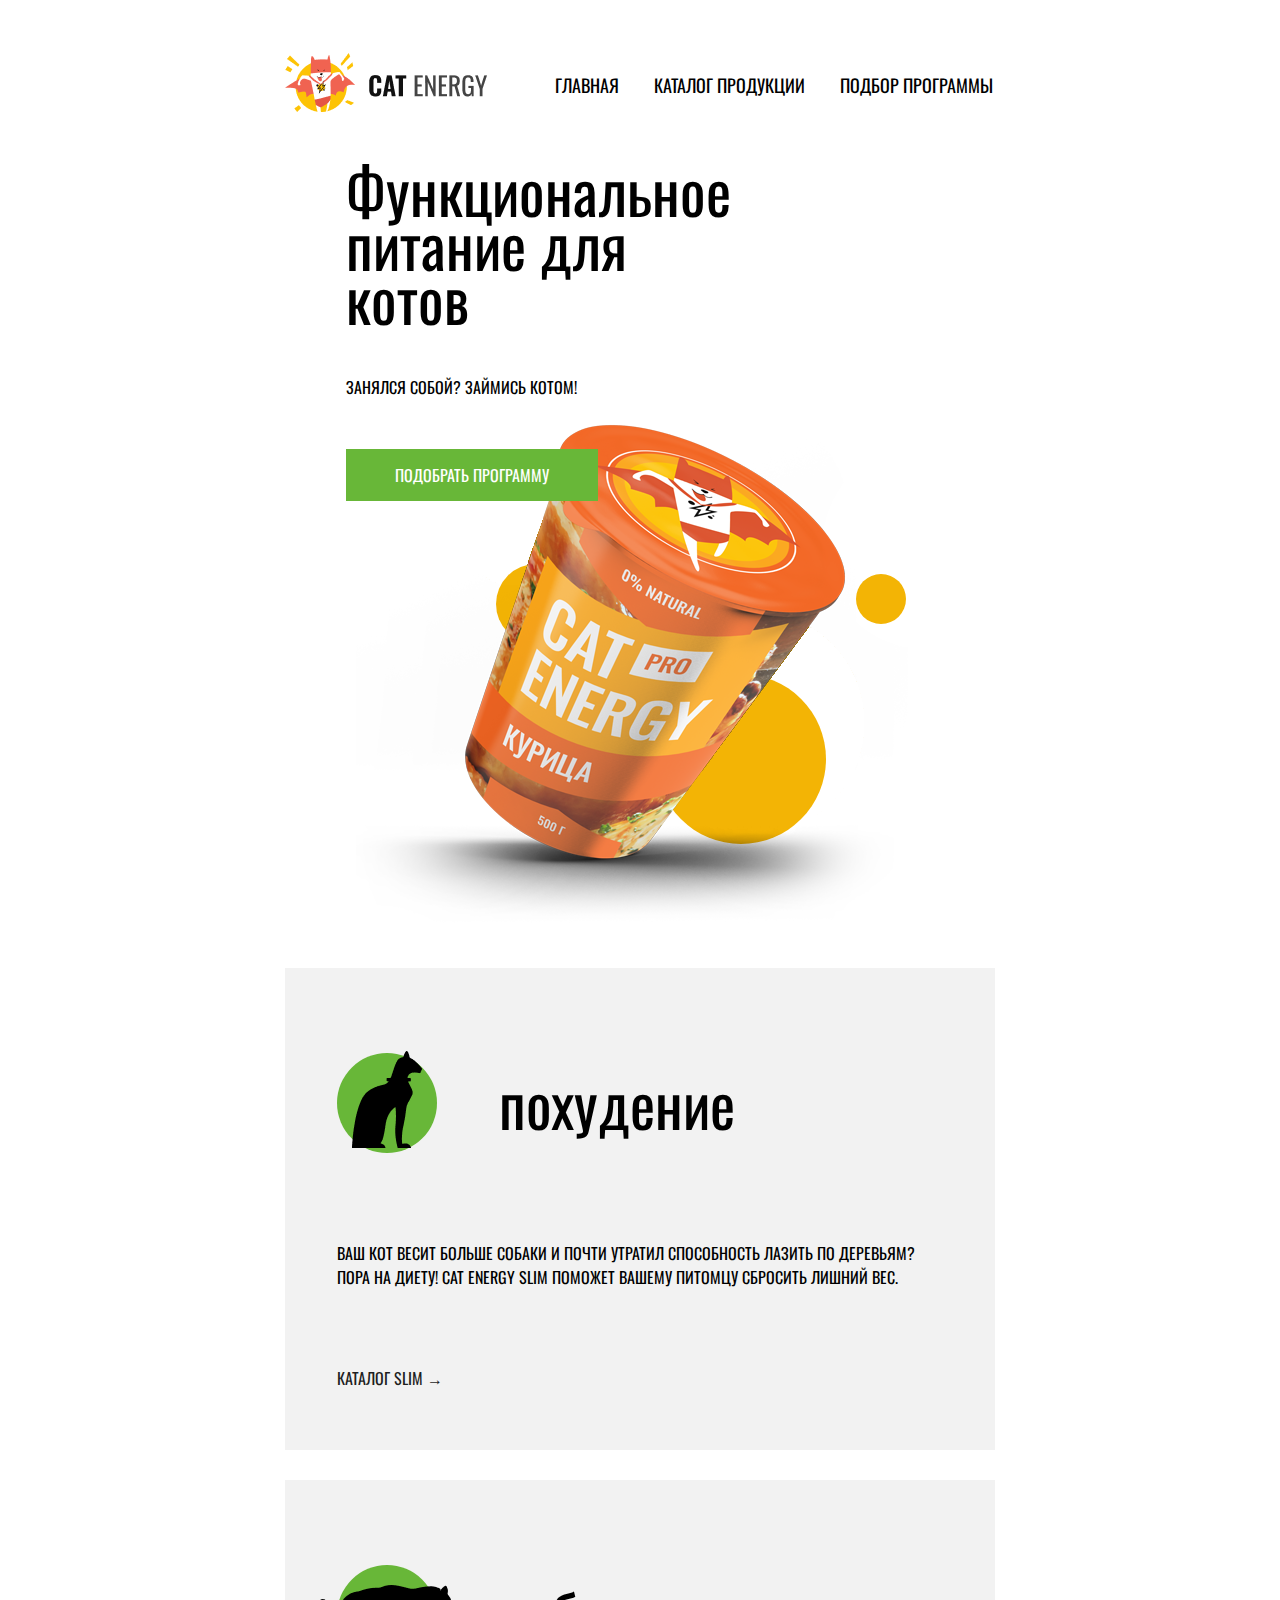
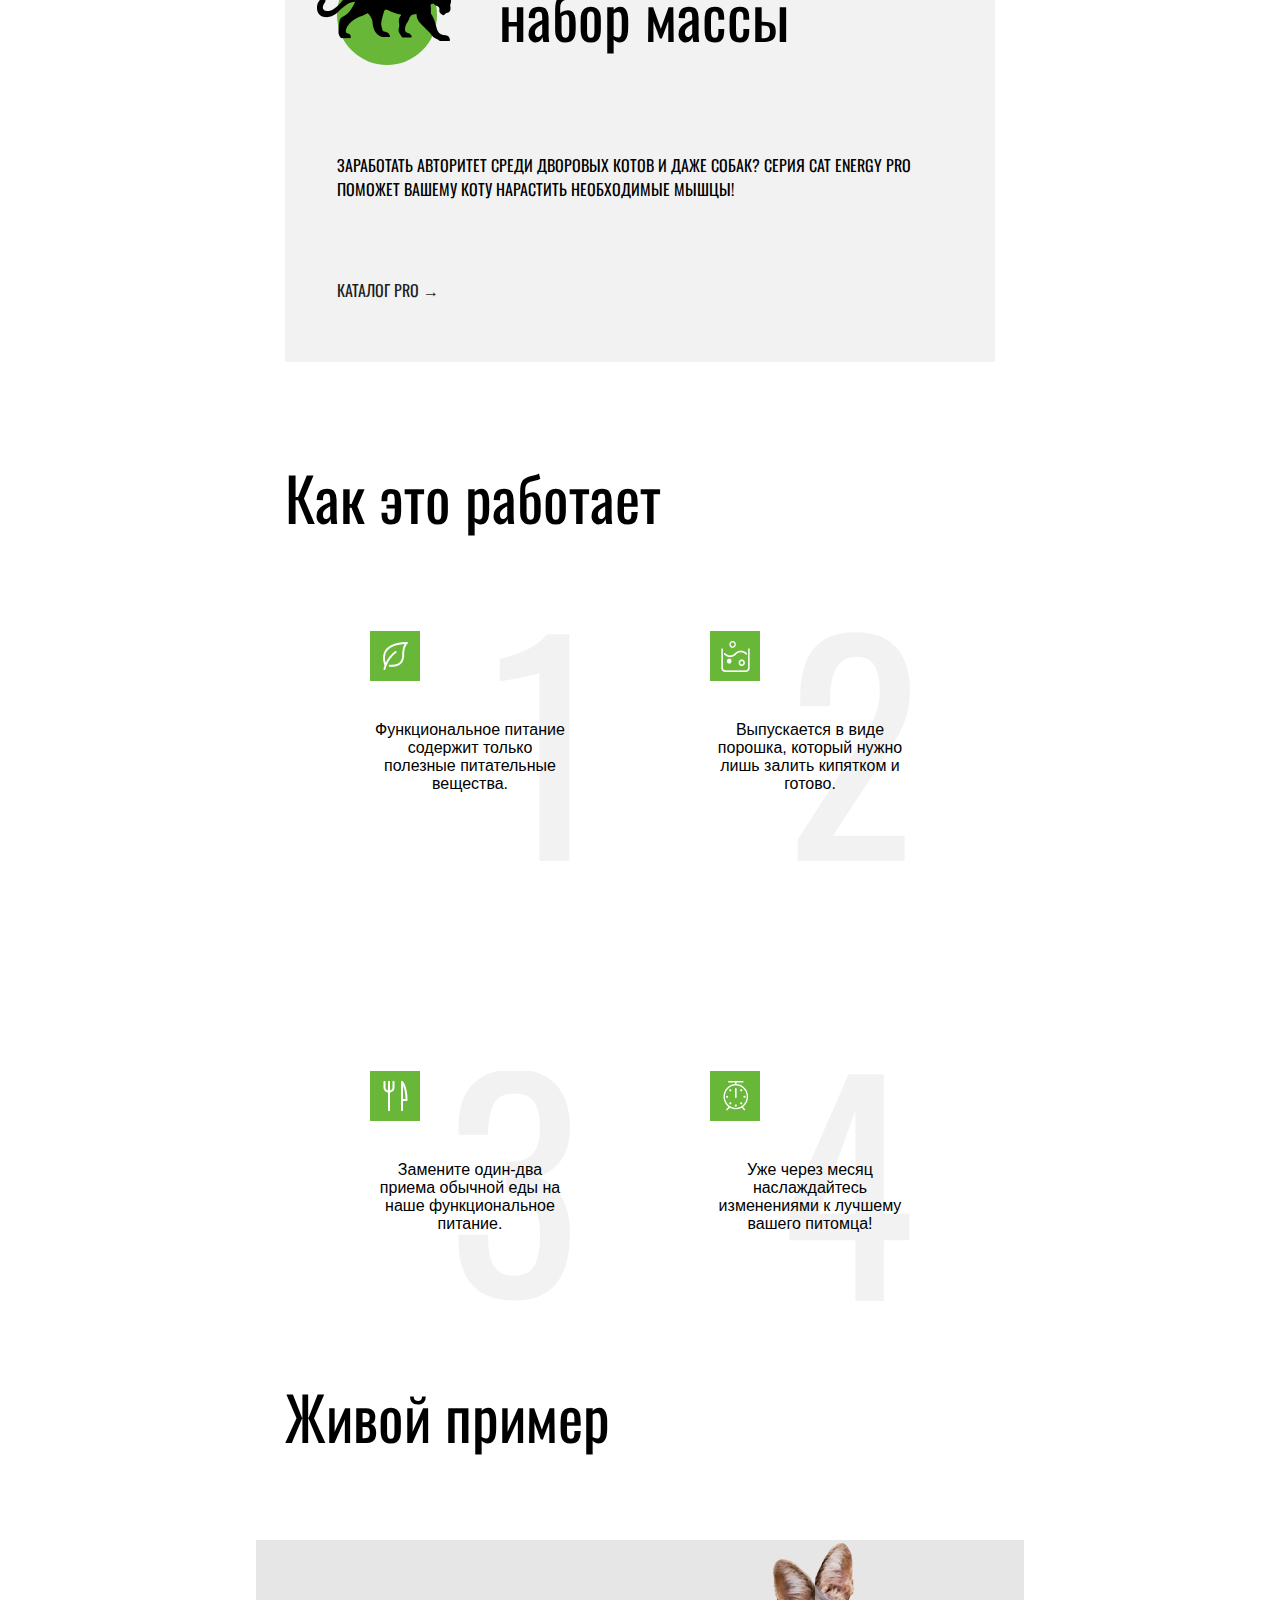
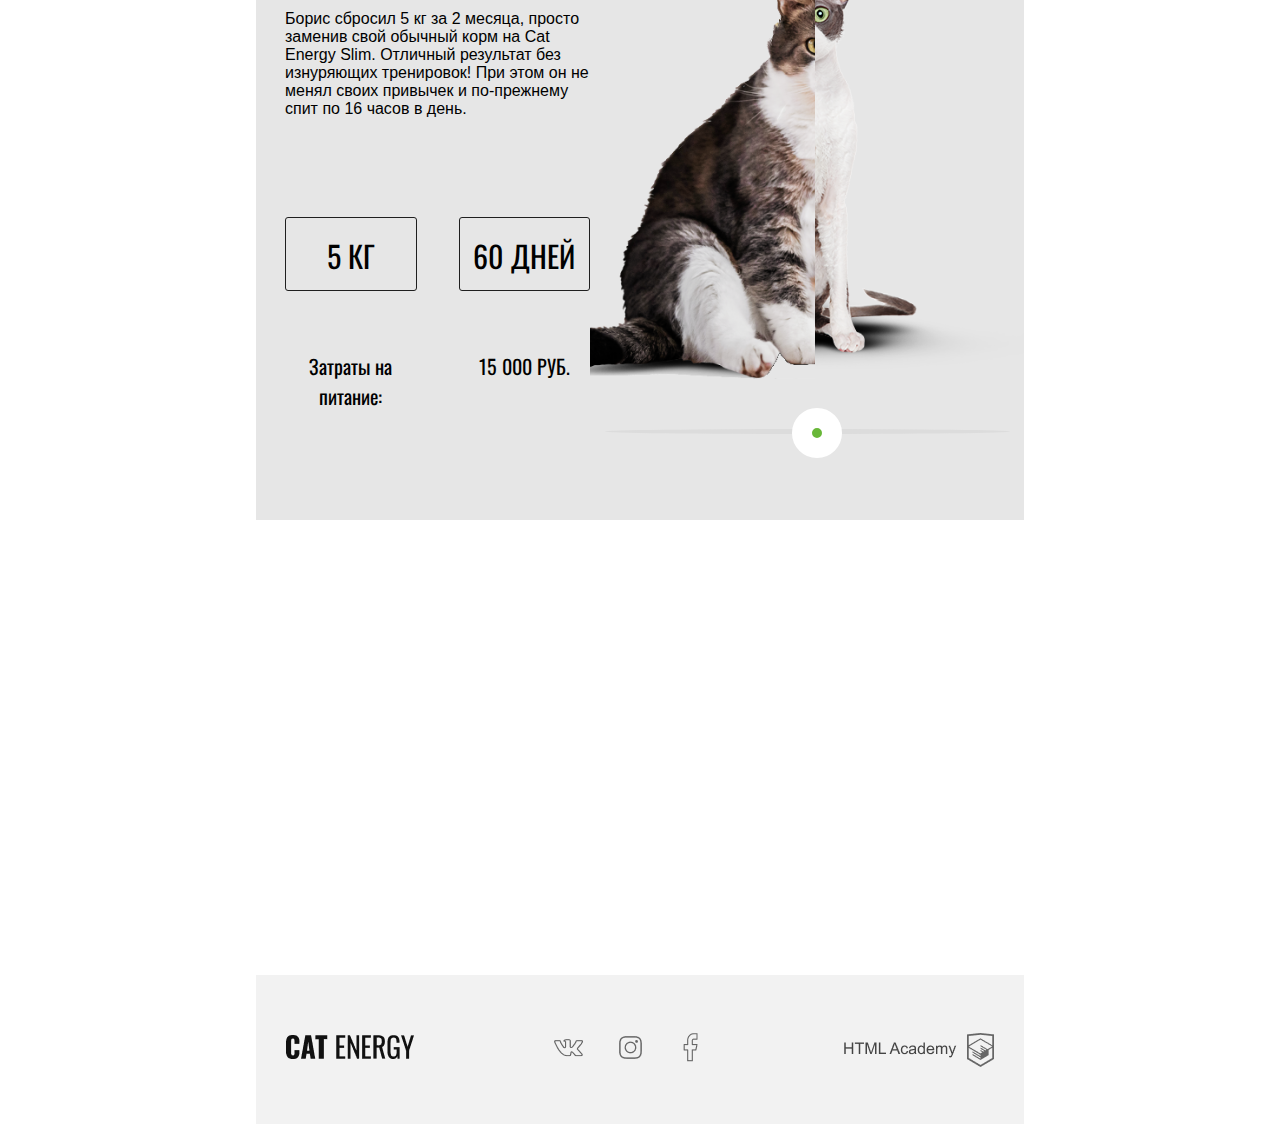
==== index.html @ 9d115027 "Add files via upload" ====
<!DOCTYPE html>
<html lang="ru">
<head>
    <link rel="stylesheet" href="css\style.css">
    <meta charset="UTF-8">
    <link rel="preconnect" href="https://fonts.googleapis.com">
    <link rel="preconnect" href="https://fonts.gstatic.com" crossorigin>
    <link href="https://fonts.googleapis.com/css2?family=Oswald&display=swap" rel="stylesheet">
    <meta name="viewport" content="width=device-width, initial-scale=1">
    <title></title>
    <link rel="icon" href="favicon.ico">
</head> 
<body>
    <div class="main">
     <header>
        <div class="container">
            <div class="header margin">
                <div class="logo">
                    <a href="index.html"><img src="img\logo-desktop.png" alt="logo"></a>
                    <a href="index.html"><img src="img\logo-mobile.png" alt="logo"></a>
                </div>
                <div class="nav active">
                    <a class="nav-link" href="index.html">главная</a>
                    <a class="nav-link" href="catalog.html">Каталог продукции</a>
                    <a class="nav-link" href="form.html">подбор программы</a>
                </div>
                <div class="header_burger">
                    <span></span>
                 </div>
            </div>
        </div>
     </header>
     <main>
        <div class="head">
                <div class="head-block head-block1">
                    <div class="title head-title">Функциональное
                        питание для котов</div>
                    <div class="text head-text">Занялся собой? Займись котом!</div>
                    <a href="form.html" class="button head-button">подобрать программу</a>
                </div>
                
                <div class="head-block head-block2">
                    <img src="img\cat.png" alt="cat">
                </div>
        </div>
        <div class="can">
            <img src="img\index2.png">
            <div class="buble"></div>
            <div class="buble_mini"></div>
        </div>
        <div class="container">
            <div class="target">
                <div class="target-block">
                    <div class="title target-title">
                        <div class="target-circle"><img class="target-cat slim" src="img\cat1.png"></div>
                        <p>похудение</p>
                    </div>
                    <div class="text target-text">Ваш кот весит больше собаки и почти утратил способность 
                        лазить по деревьям? Пора на диету! Cat Energy Slim поможет 
                        вашему питомцу сбросить лишний вес.</div>
                    <a href="catalog.html" class="target-button">каталог slim →</a>
                </div>
                <div class="target-block">
                    <div class="title target-title">
                        <div class="target-circle"><img class="target-cat pro" src="img\cat2.png"></div>
                        <p>набор массы</p>
                    </div>
                    <div class="text target-text">Заработать авторитет среди дворовых котов и даже собак?
                        Серия Cat Energy Pro поможет вашему коту нарастить 
                        необходимые мышцы!</div>
                    <a href="catalog.html" class="target-button">каталог pro →</a>
                </div>
                <div class="work_head">
                    <p>Как это работает</p>
                </div>
                <div class="work">
                    <div class="work_block">
                        <div class="cube"><img class="cube_icon" src="img\work1.png"></div>
                        <div class="work_text">Функциональное питание
                            содержит только полезные
                            питательные вещества.</div>
                    </div>
                    <div class="work_block">
                        <div class="cube"><img class="cube_icon" src="img\work2.png"></div>
                        <div class="work_text">Выпускается в виде порошка, 
                            который нужно лишь залить 
                            кипятком и готово.</div>
                    </div> 
                    <div class="work_block">
                        <div class="cube"><img class="cube_icon" src="img\work3.png"></div>
                        <div class="work_text">Замените один-два приема 
                            обычной еды на наше 
                            функциональное питание.</div>
                    </div>
                    <div class="work_block">
                        <div class="cube"><img class="cube_icon" src="img\work4.png"></div>
                        <div class="work_text">Уже через месяц наслаждайтесь 
                            изменениями к лучшему 
                            вашего питомца!</div>
                    </div>
                </div>
            </div>
            <div class="example_head">Живой пример</div>
        </div>
        <div class="example">
            <div class="container">
                <div class="example_block">
                 <div class="example_text">Борис сбросил 5 кг за 2 месяца, просто заменив свой 
                    обычный корм на Cat Energy Slim. Отличный результат 
                    без изнуряющих тренировок! При этом он не менял своих 
                    привычек и по-прежнему спит по 16 часов в день.
                 </div>
                 <div class="example_table">
                    <div class="day">
                        <p>5 КГ</p>
                        <p>Затраты на питание: </p>
                    </div>
                    <div class="day">
                       <p>60 ДНЕЙ</p>
                       <p>15 000 РУБ.</p>
                    </div>
                 </div>
                </div>
                <div class="example_slider">
                    <div class="slider">
                        <div class="before">
                         <img src="img/example_block/cat-fat.png">
                        </div>
                        <div class="after">
                         <img src="img/example_block/cat-skinny.png">
                        </div>
                        <div class="change"></div>
                            <div class="sun"></div>
                    </div>
                    <div class="slider_mob">
                        <div class="fat">
                            <img src="img/example_block/cat-fat.png">
                           </div>
                           <div class="skinny active">
                            <img src="img/example_block/cat-skinny.png">
                    </div>
                    </div>
                </div>
            </div>
        </div>
     </main>
     <footer>
        <iframe class="map" src="https://www.google.com/maps/embed?pb=!1m18!1m12!1m3!1d840.3108580840387!2d30.322423454946982!3d59.938658155802855!2m3!1f0!2f0!3f0!3m2!1i1024!2i768!4f13.1!3m3!1m2!1s0x4696310fca145cc1%3A0x42b32648d8238007!2z0JHQvtC70YzRiNCw0Y8g0JrQvtC90Y7RiNC10L3QvdCw0Y8g0YPQuy4sIDE5LzgsINCh0LDQvdC60YIt0J_QtdGC0LXRgNCx0YPRgNCzLCAxOTExODY!5e0!3m2!1sru!2sru!4v1651686639220!5m2!1sru!2sru" width="600" height="450" style="border:0;" allowfullscreen="" loading="lazy" referrerpolicy="no-referrer-when-downgrade"></iframe>
        <div class="block">
            <div class="footer">
            <div>
                <img src="img/footer/footer-logo.png">
            </div>
            <div class="footer_icon">
                <a href="#"><img src="img/footer/icon_vkontakte.png"></a>
                <a href="#"><img src="img/footer/icon_instagram.png"></a>
                <a href="#"><img src="img/footer/icon_facebook.png"></a>
            </div>
            <div class="html_academy">
                <img src="img/footer/HTML Academy.png">
                <img src="img/footer/html academy1.png">
            </div>
        </div><!--footer-->
        </div><!--block-->
     </footer>
    </div>
    <script src="script.js">
        
    </script>
 </body>
</html>
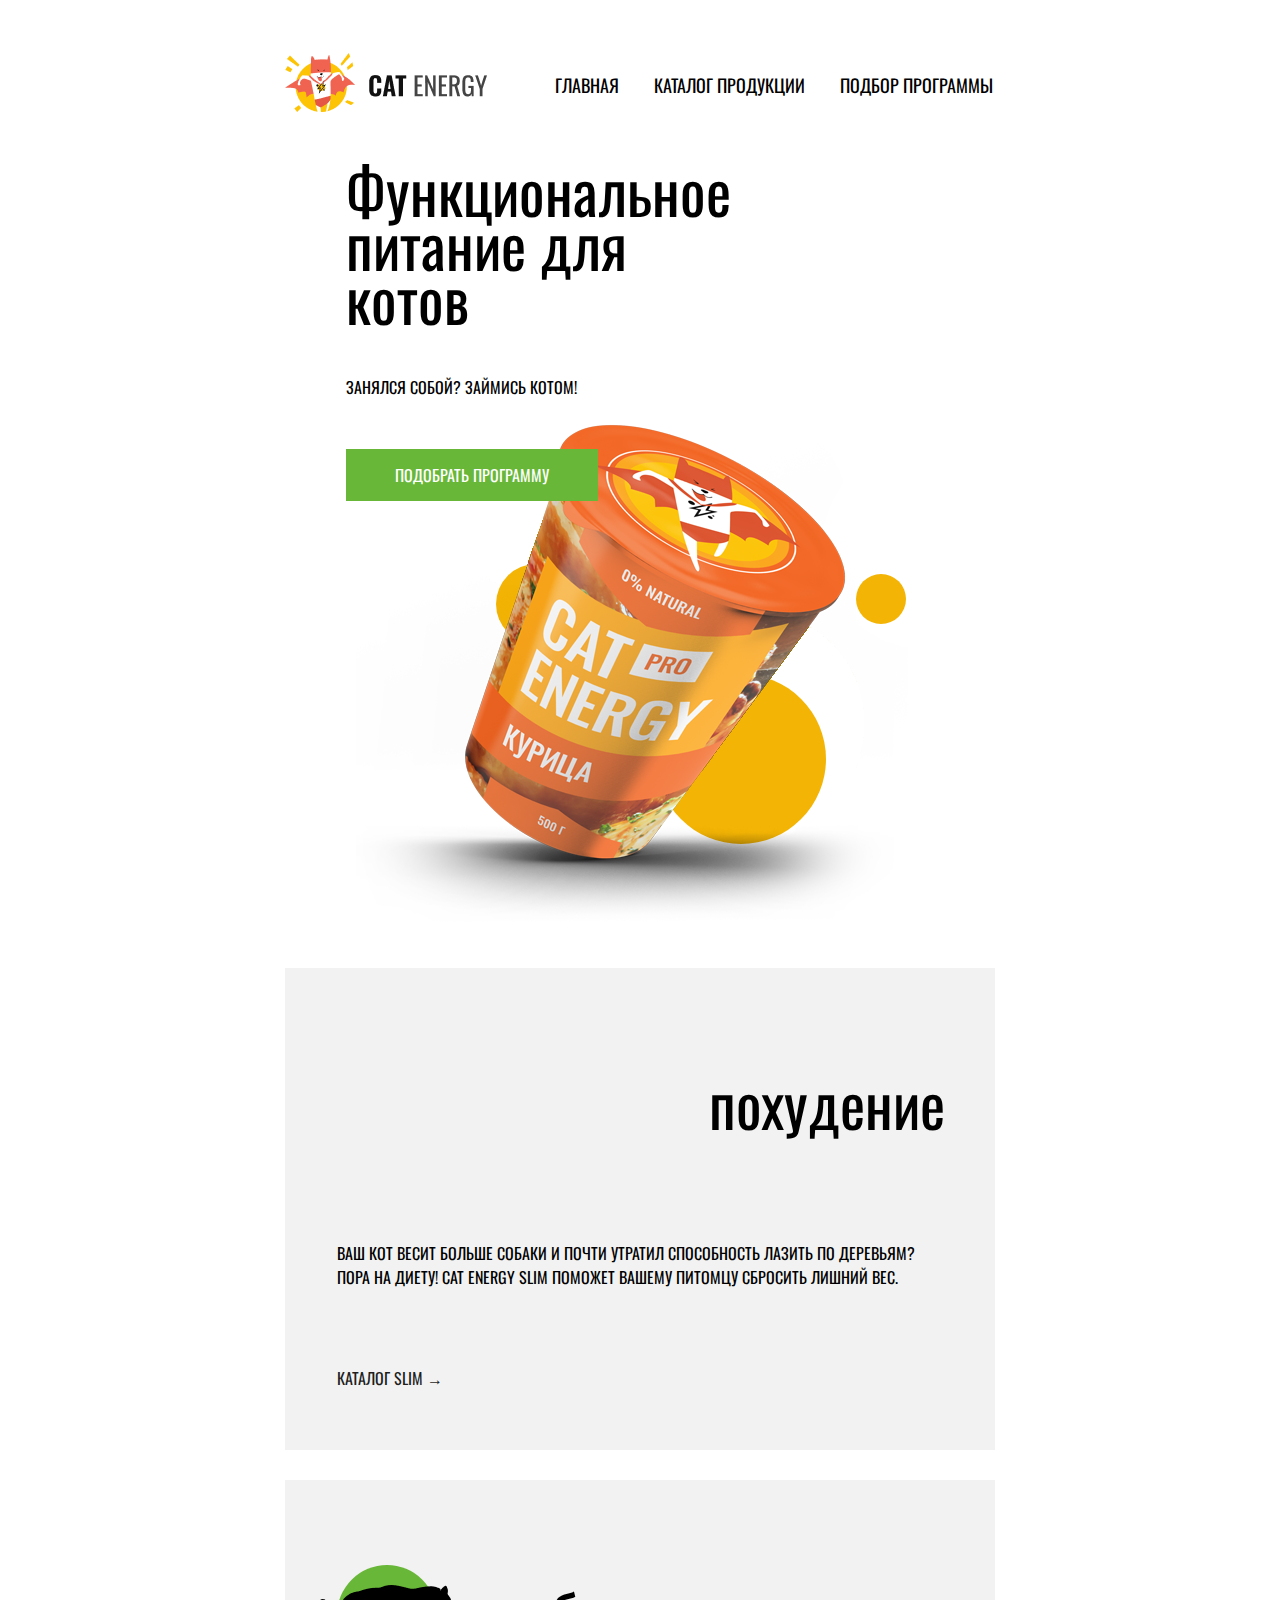
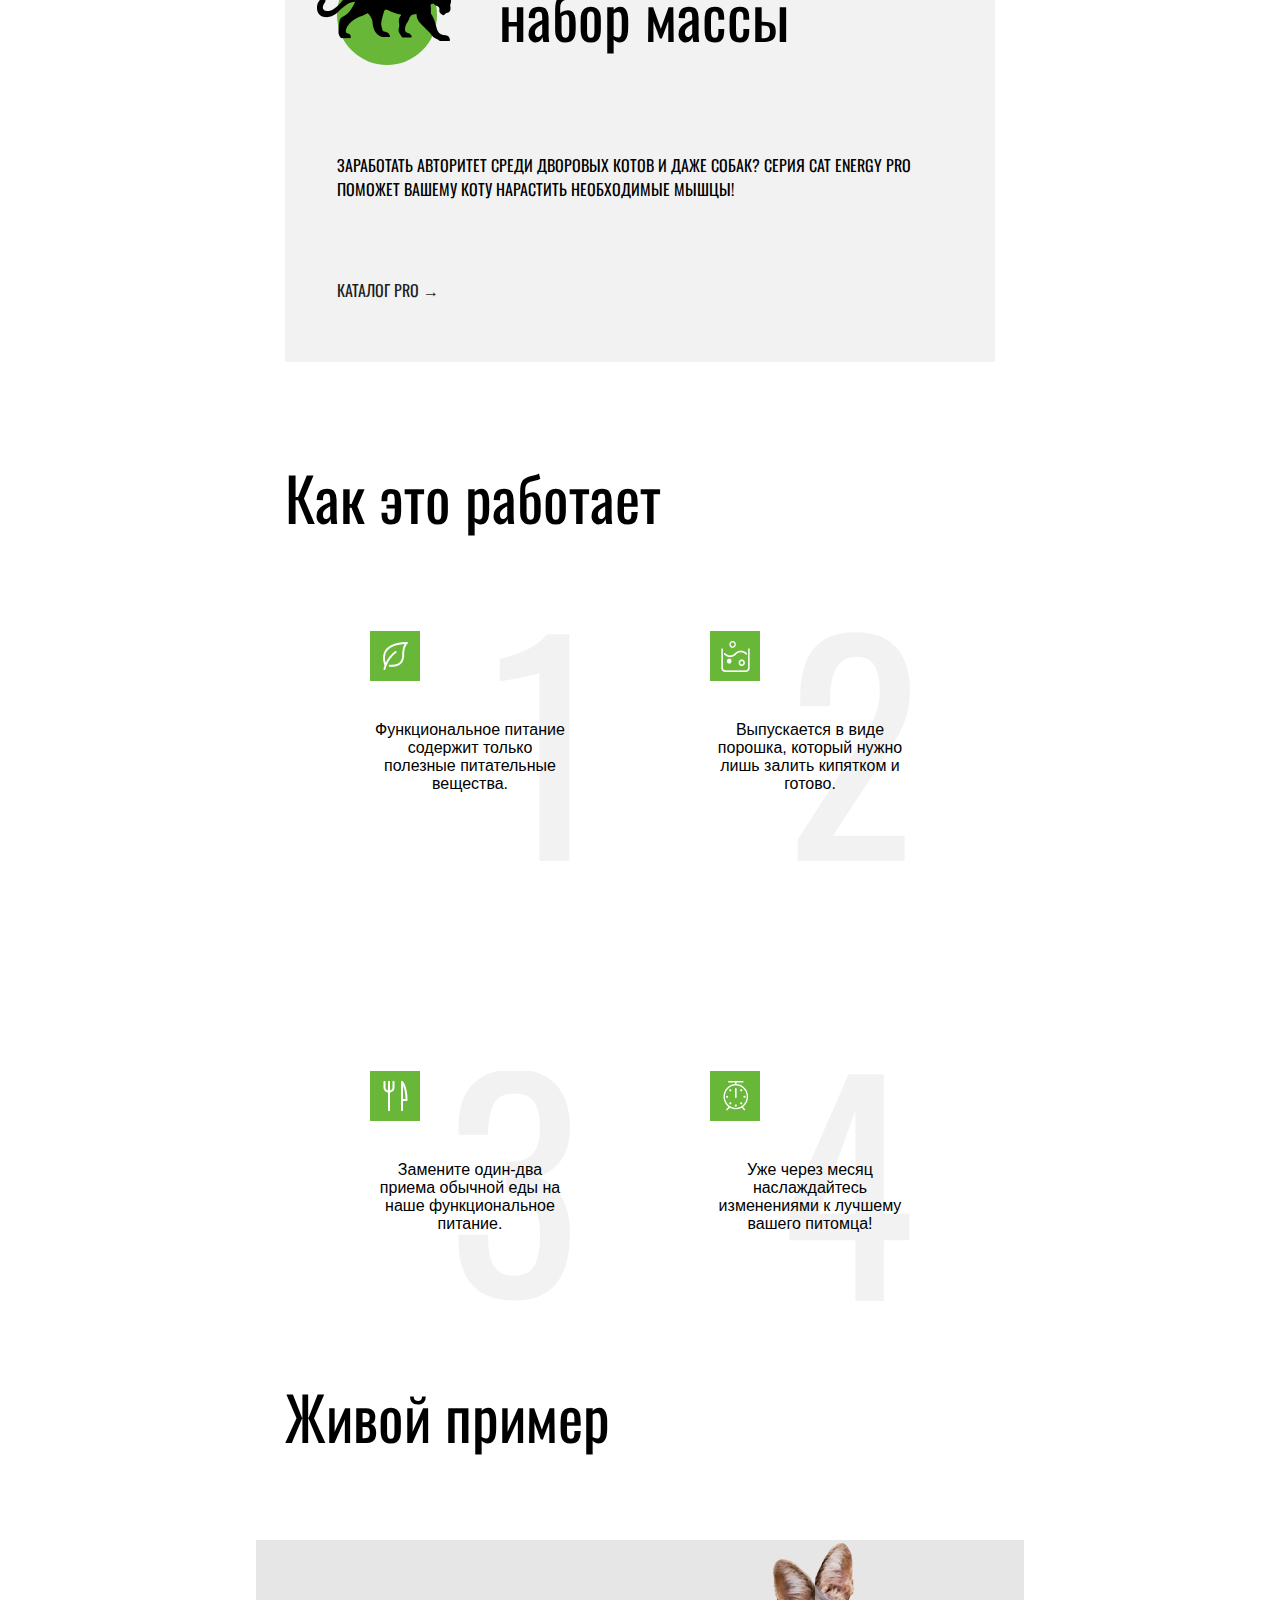
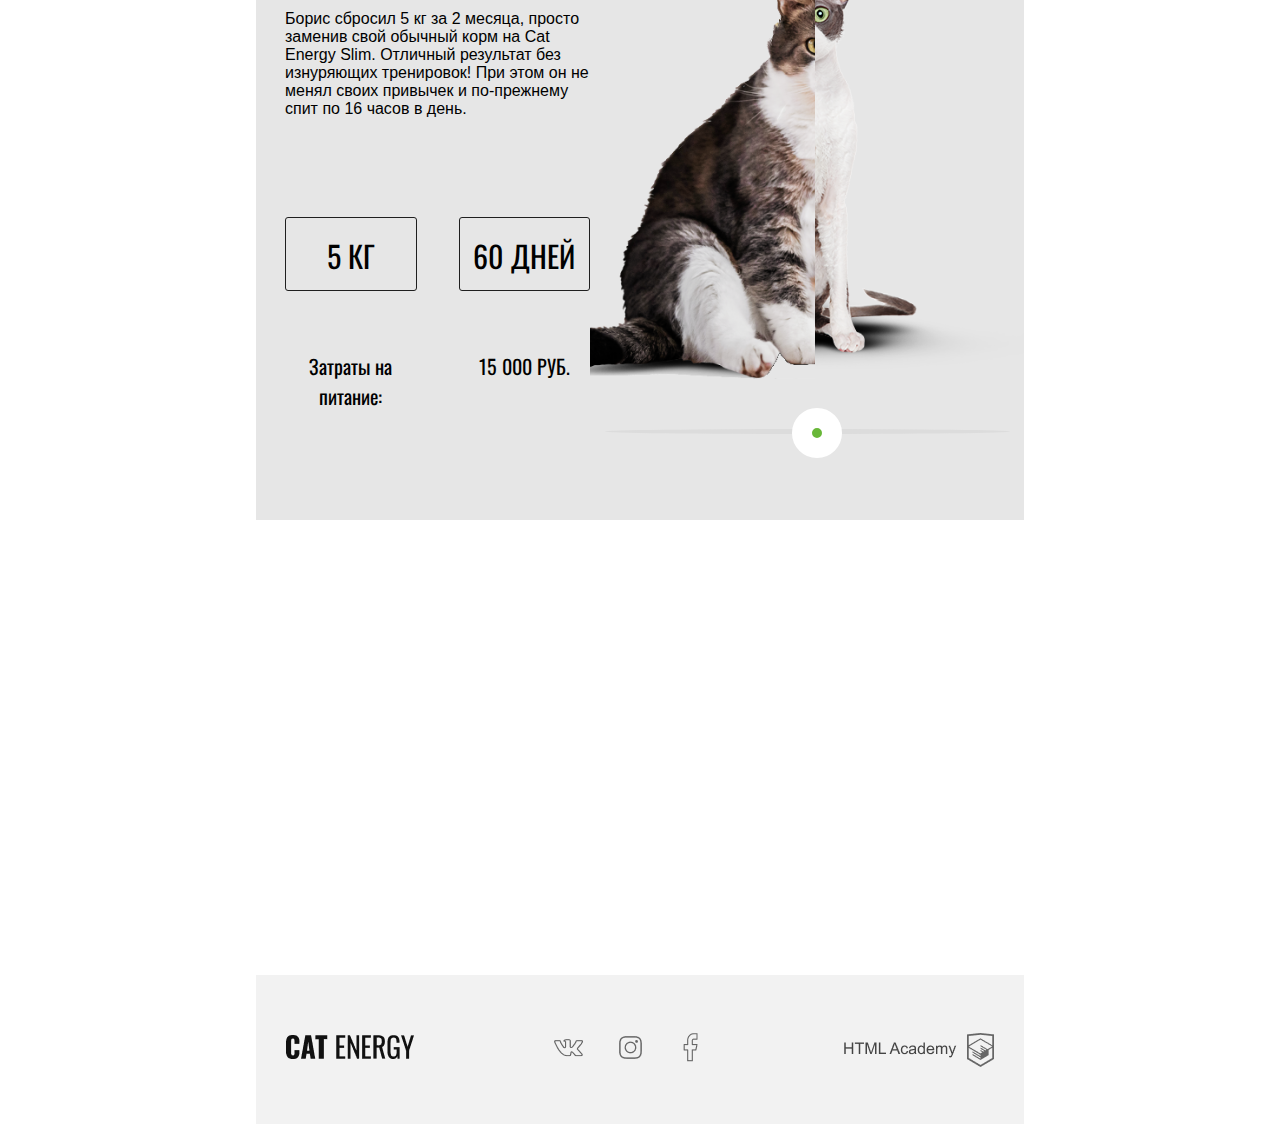
==== commit b0c06234: "Update index.html" ====
--- a/index.html
+++ b/index.html
@@ -52,7 +52,7 @@
             <div class="target">
                 <div class="target-block">
                     <div class="title target-title">
-                        <div class="target-circle"><img class="target-cat slim" src="img\cat1.png"></div>
+                        <iframe width="100%" height="auto" src="https://www.youtube.com/embed/hSeNSV2Epzo" title="YouTube video player" frameborder="0" allow="accelerometer; autoplay; clipboard-write; encrypted-media; gyroscope; picture-in-picture" allowfullscreen></iframe>
                         <p>похудение</p>
                     </div>
                     <div class="text target-text">Ваш кот весит больше собаки и почти утратил способность 
@@ -168,4 +168,4 @@
         
     </script>
  </body>
-</html>+</html>
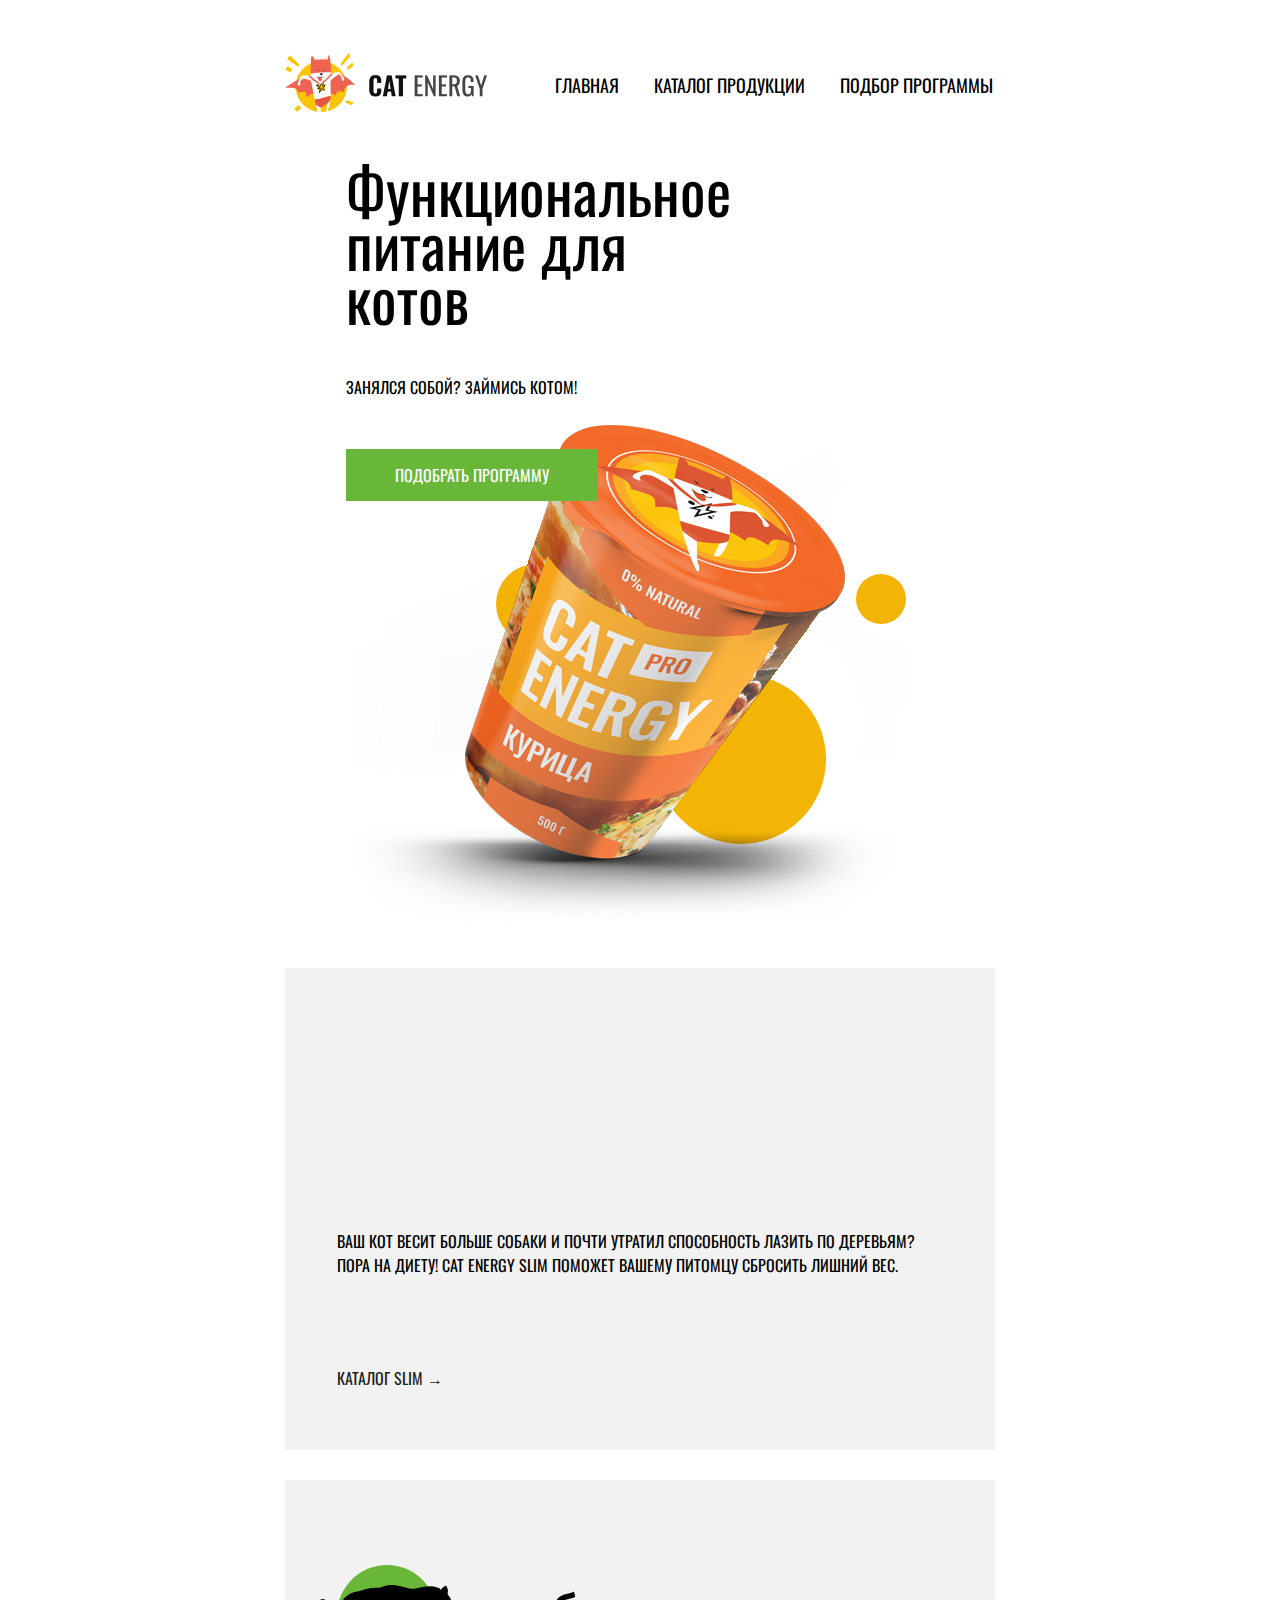
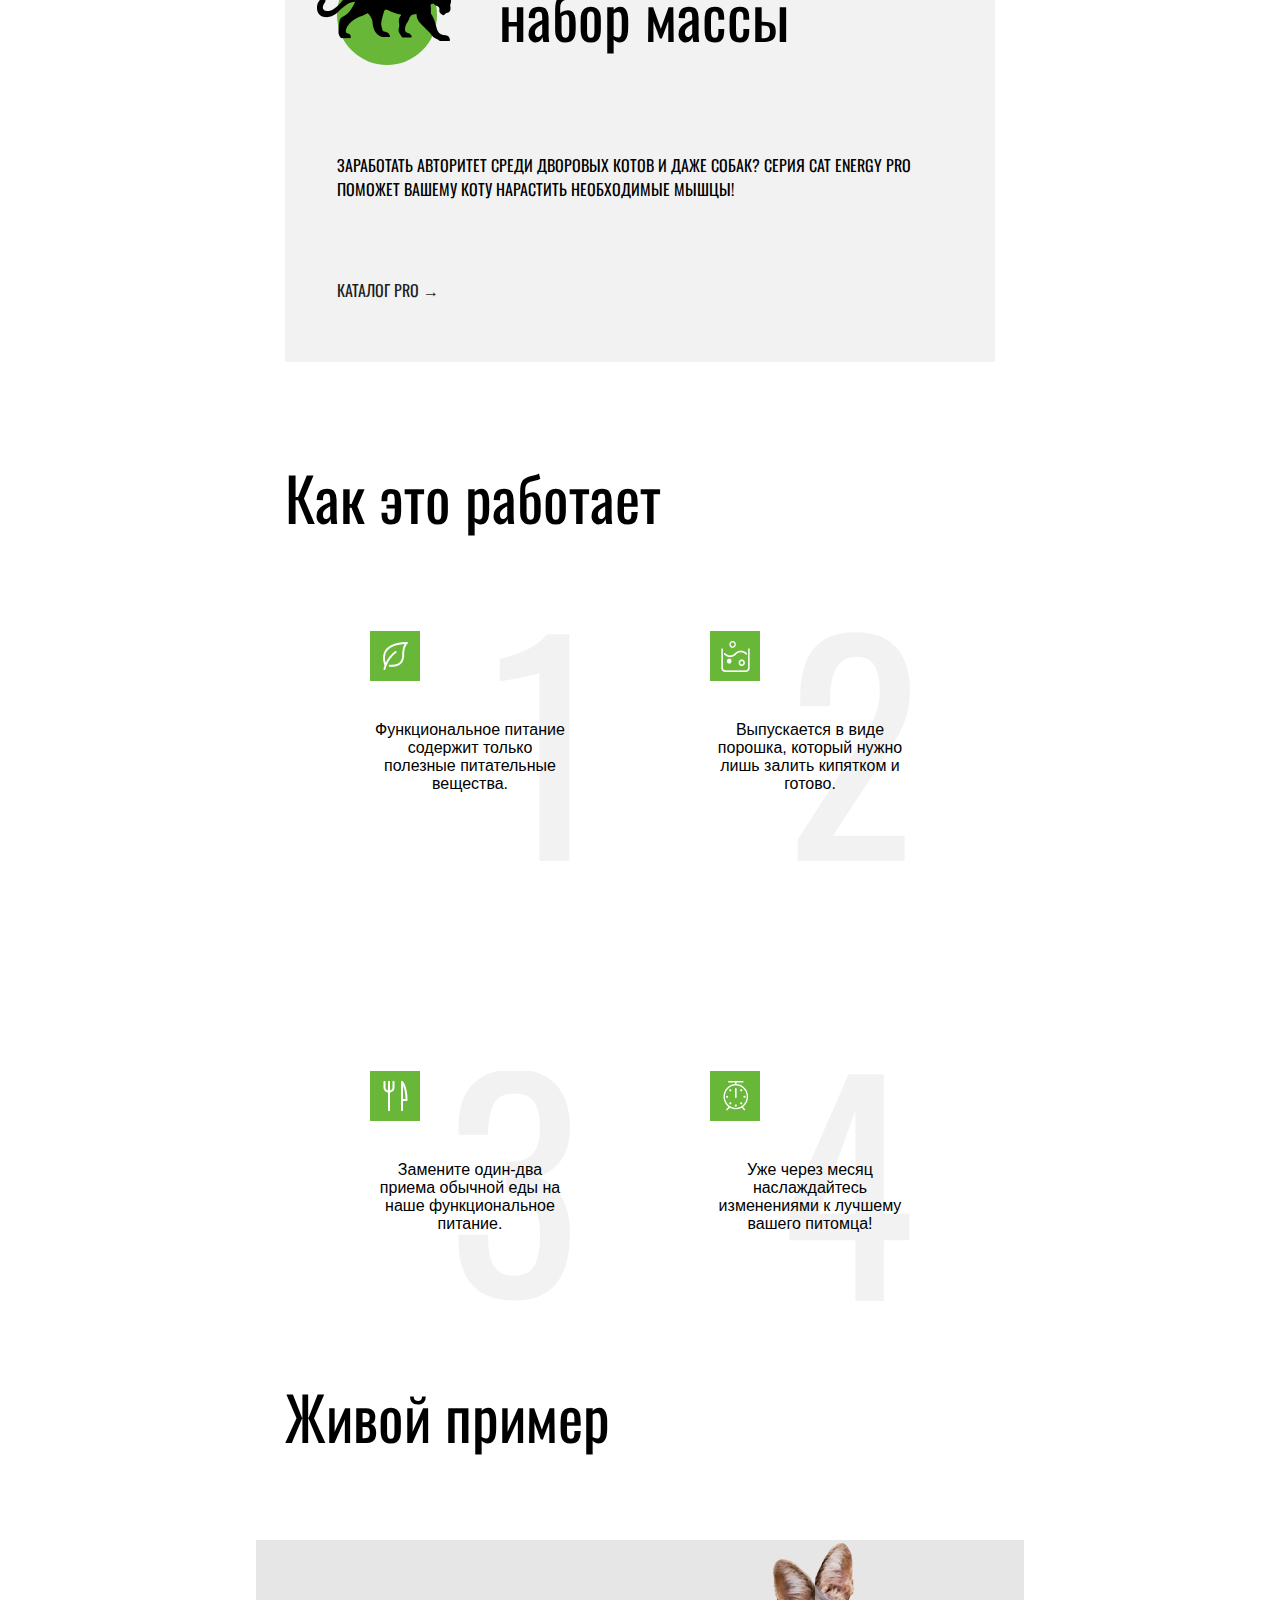
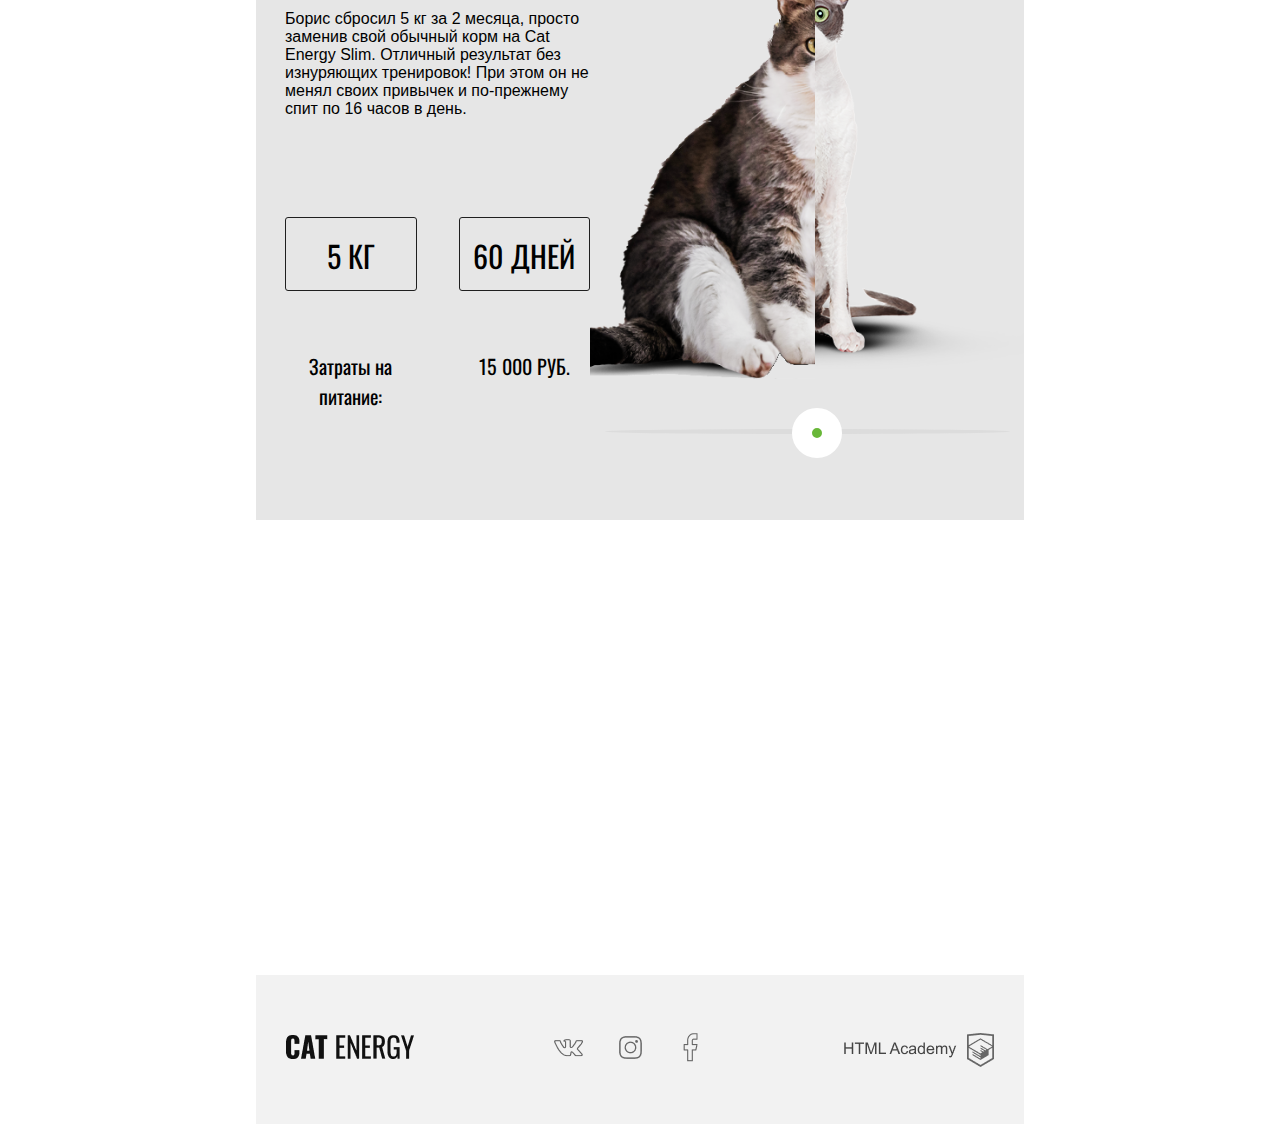
==== commit 67abc62b: "Update index.html" ====
--- a/index.html
+++ b/index.html
@@ -53,7 +53,7 @@
                 <div class="target-block">
                     <div class="title target-title">
                         <iframe width="100%" height="auto" src="https://www.youtube.com/embed/hSeNSV2Epzo" title="YouTube video player" frameborder="0" allow="accelerometer; autoplay; clipboard-write; encrypted-media; gyroscope; picture-in-picture" allowfullscreen></iframe>
-                        <p>похудение</p>
+                        
                     </div>
                     <div class="text target-text">Ваш кот весит больше собаки и почти утратил способность 
                         лазить по деревьям? Пора на диету! Cat Energy Slim поможет 
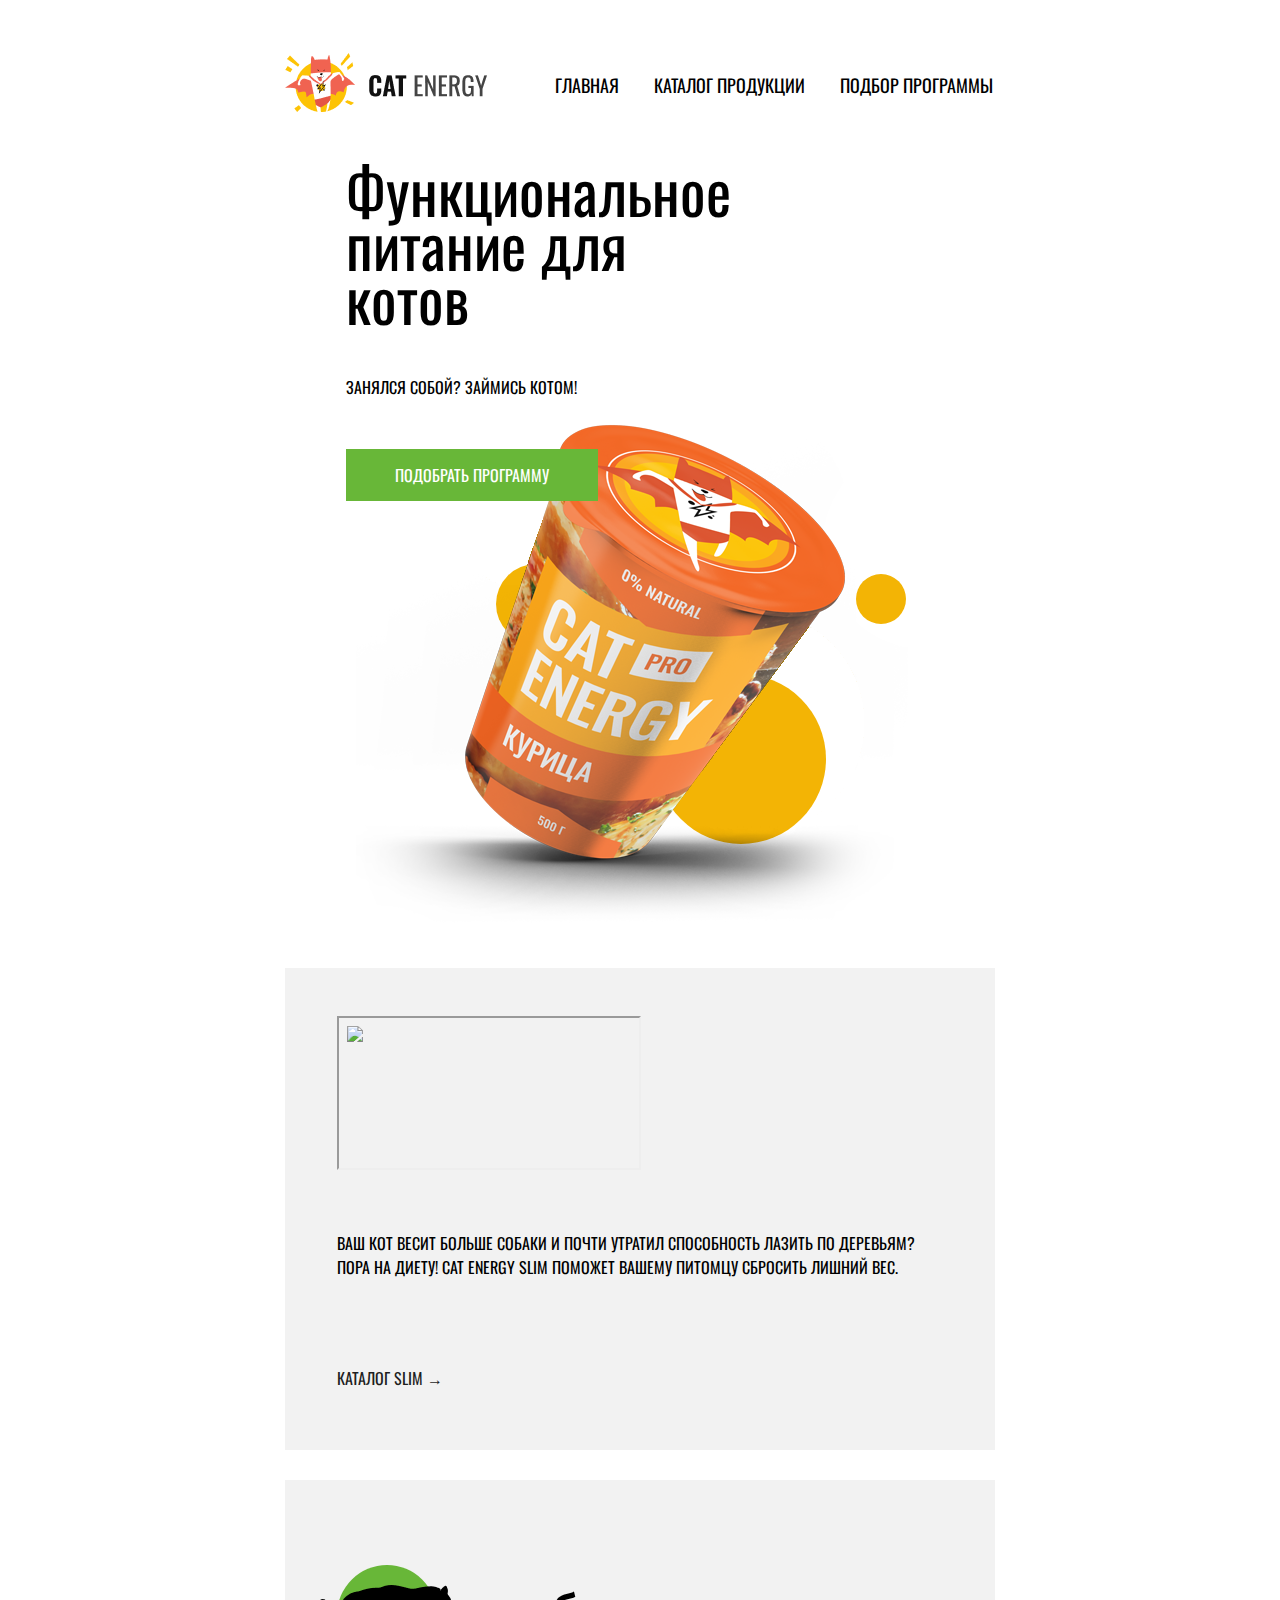
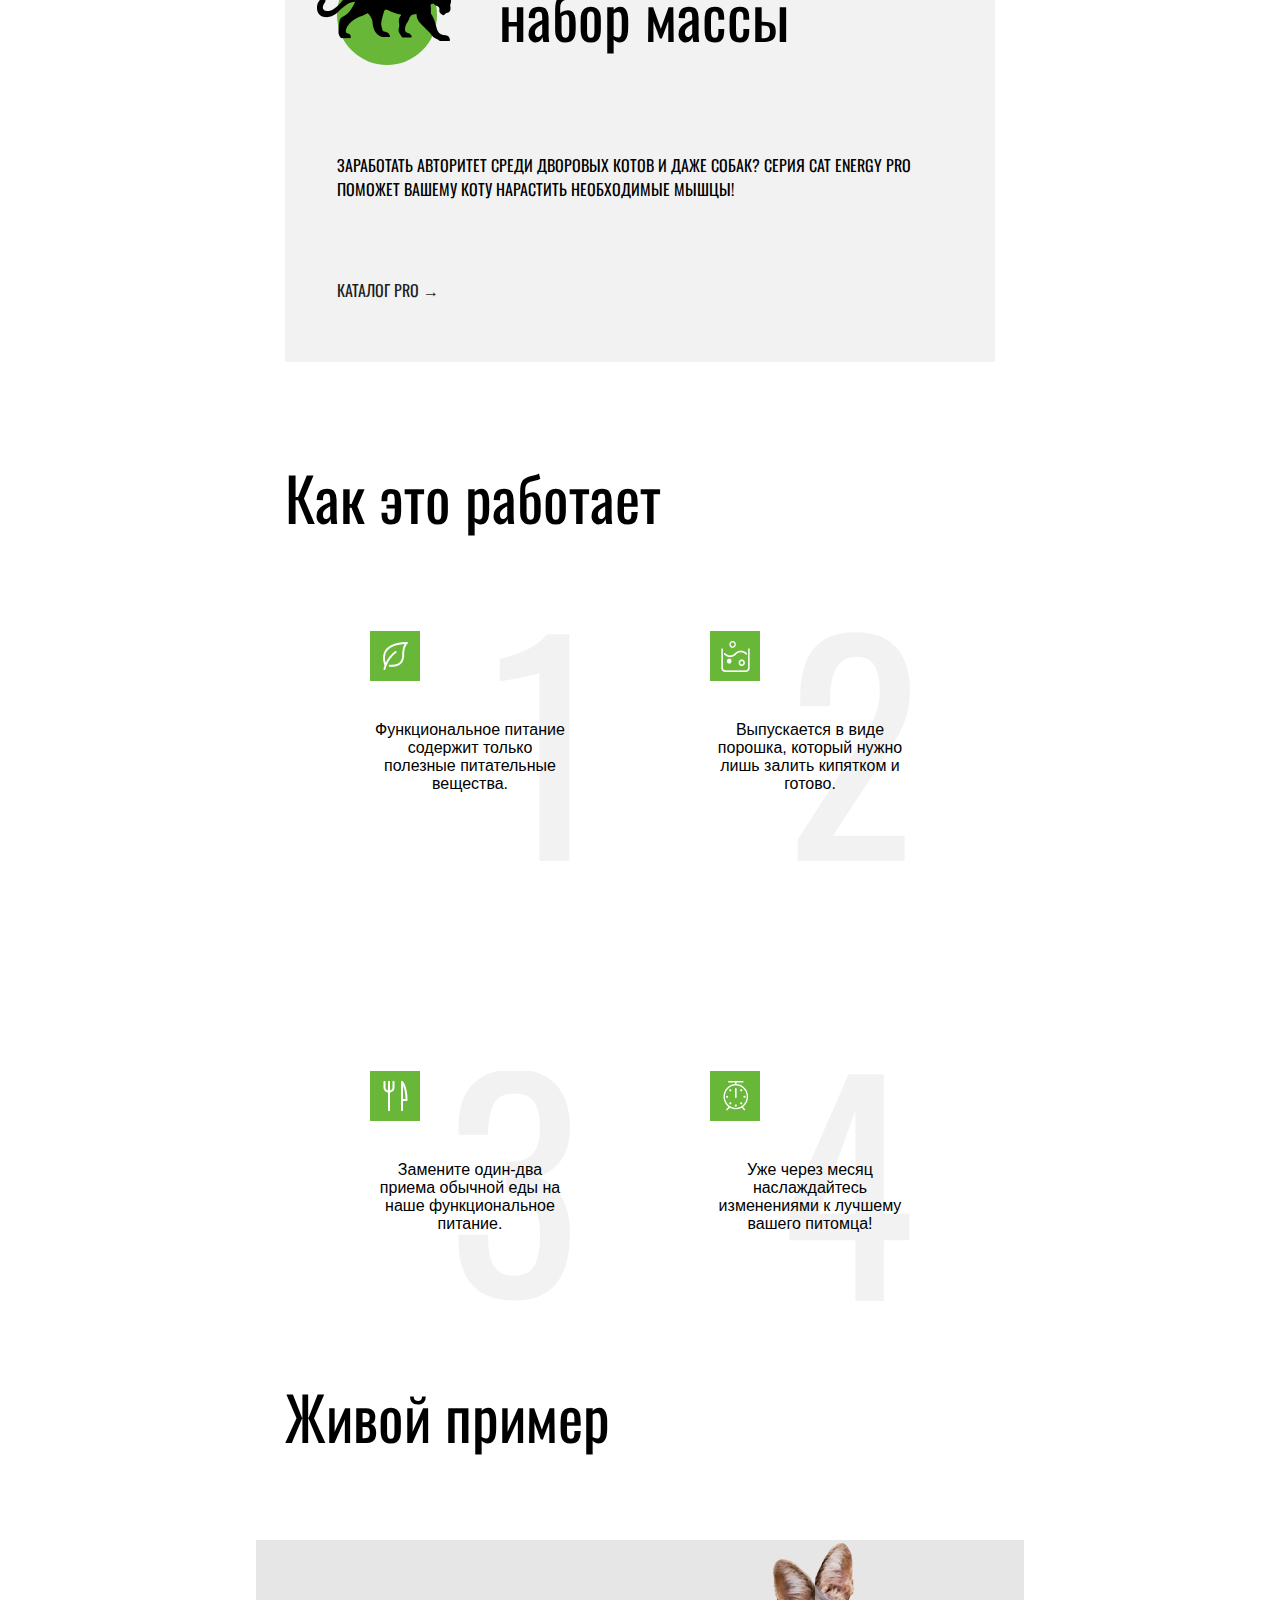
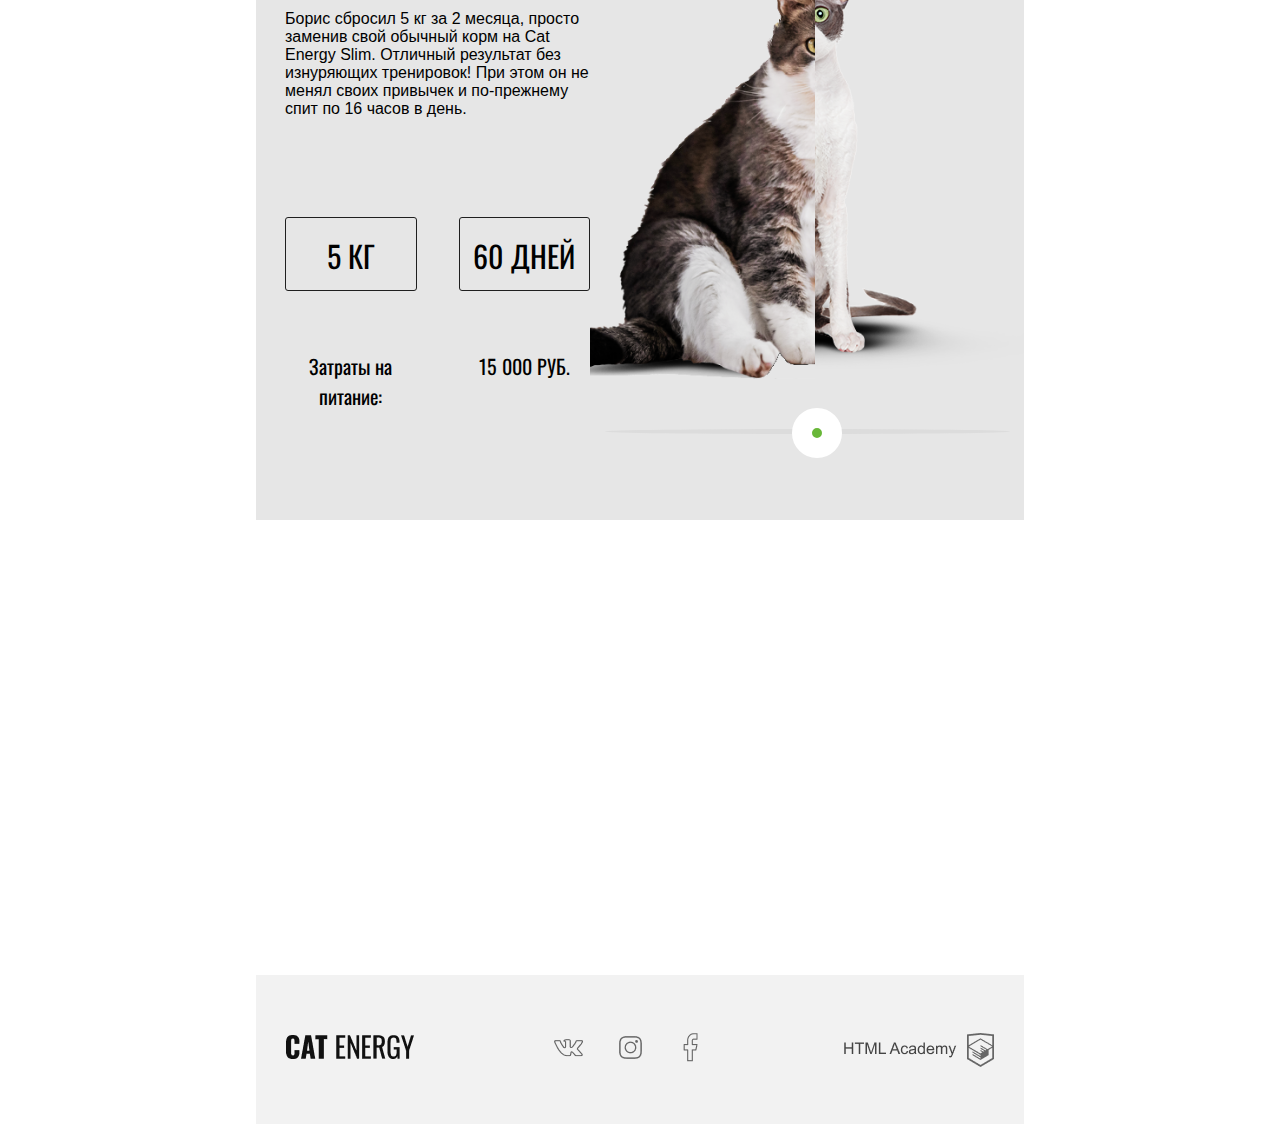
==== commit d9e327d9: "Update index.html" ====
--- a/index.html
+++ b/index.html
@@ -52,8 +52,8 @@
             <div class="target">
                 <div class="target-block">
                     <div class="title target-title">
-                        <iframe width="100%" height="auto" src="https://www.youtube.com/embed/hSeNSV2Epzo" title="YouTube video player" frameborder="0" allow="accelerometer; autoplay; clipboard-write; encrypted-media; gyroscope; picture-in-picture" allowfullscreen></iframe>
-                        
+                       <iframe srcdoc="<a href=https://www.youtube.com/embed/hSeNSV2Epzo?controls=0><img src='Rectangle 125.png'></a>">
+                       </iframe>                        
                     </div>
                     <div class="text target-text">Ваш кот весит больше собаки и почти утратил способность 
                         лазить по деревьям? Пора на диету! Cat Energy Slim поможет 
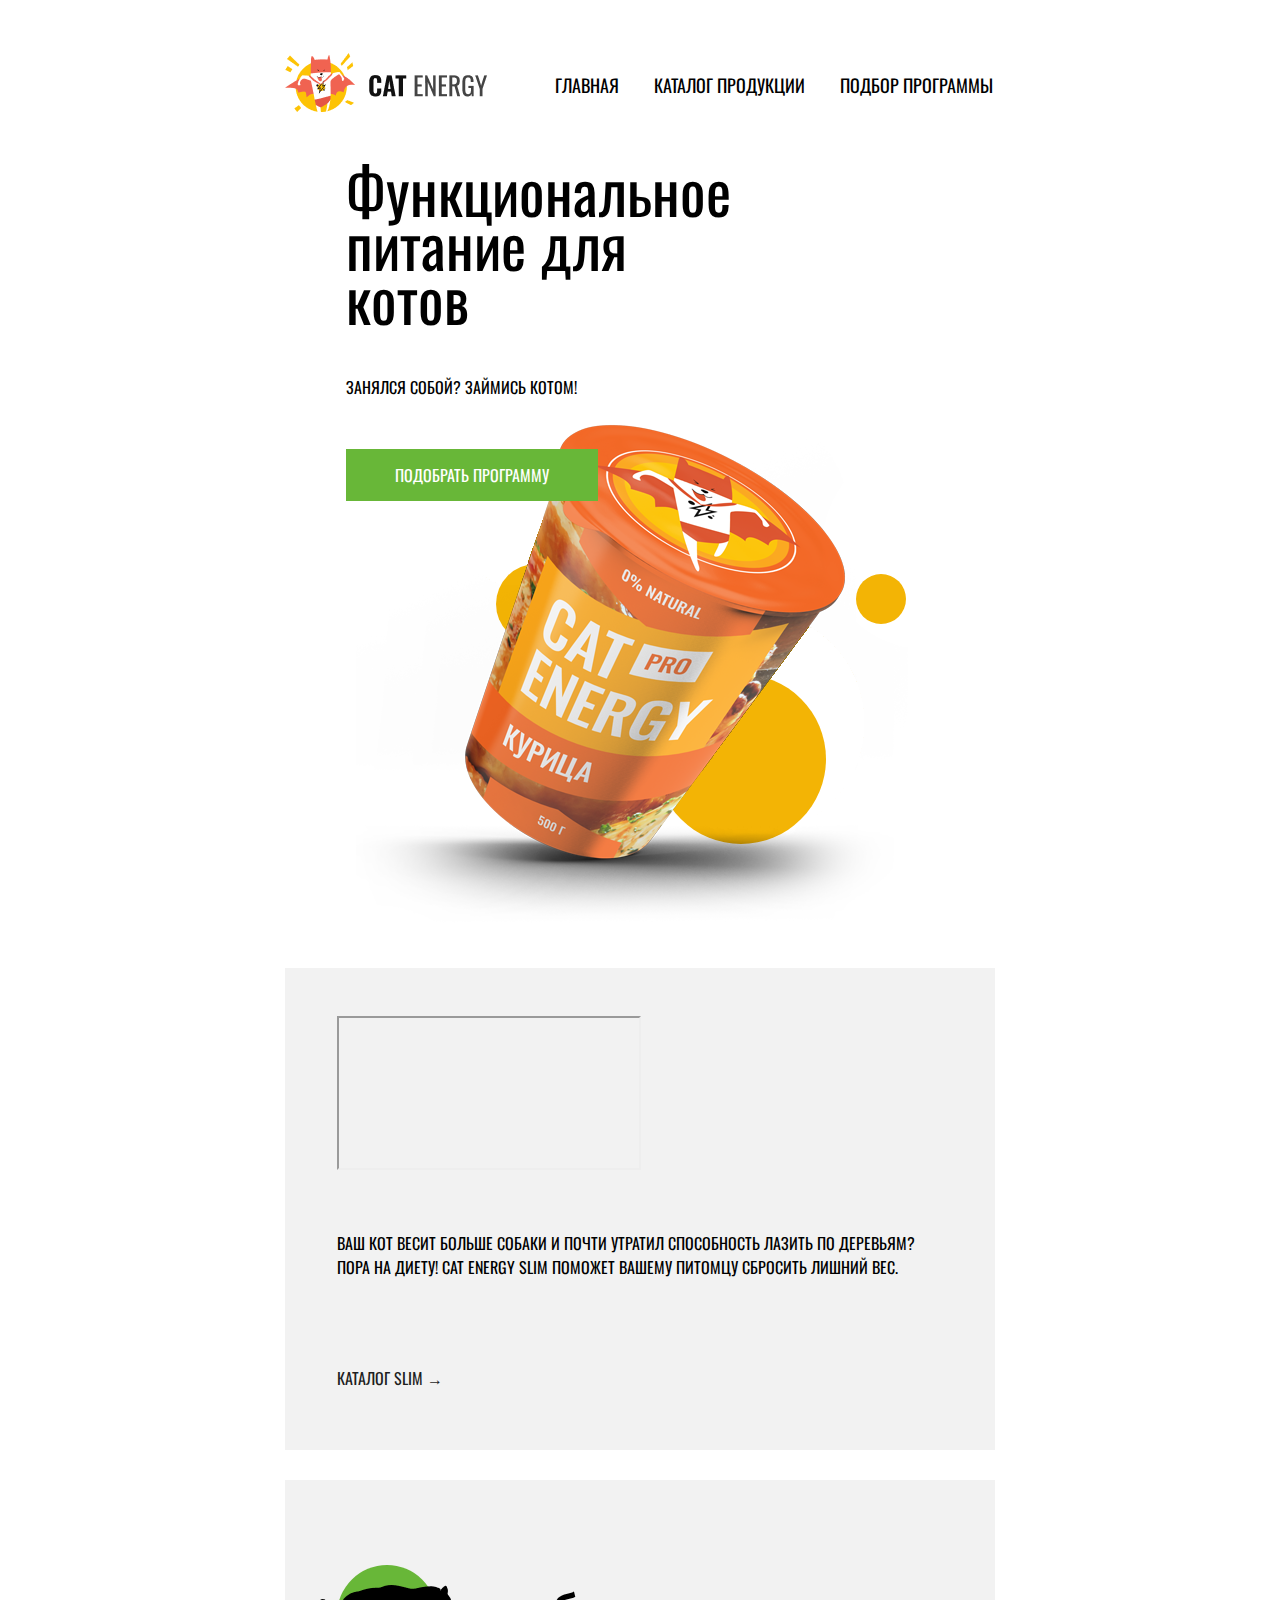
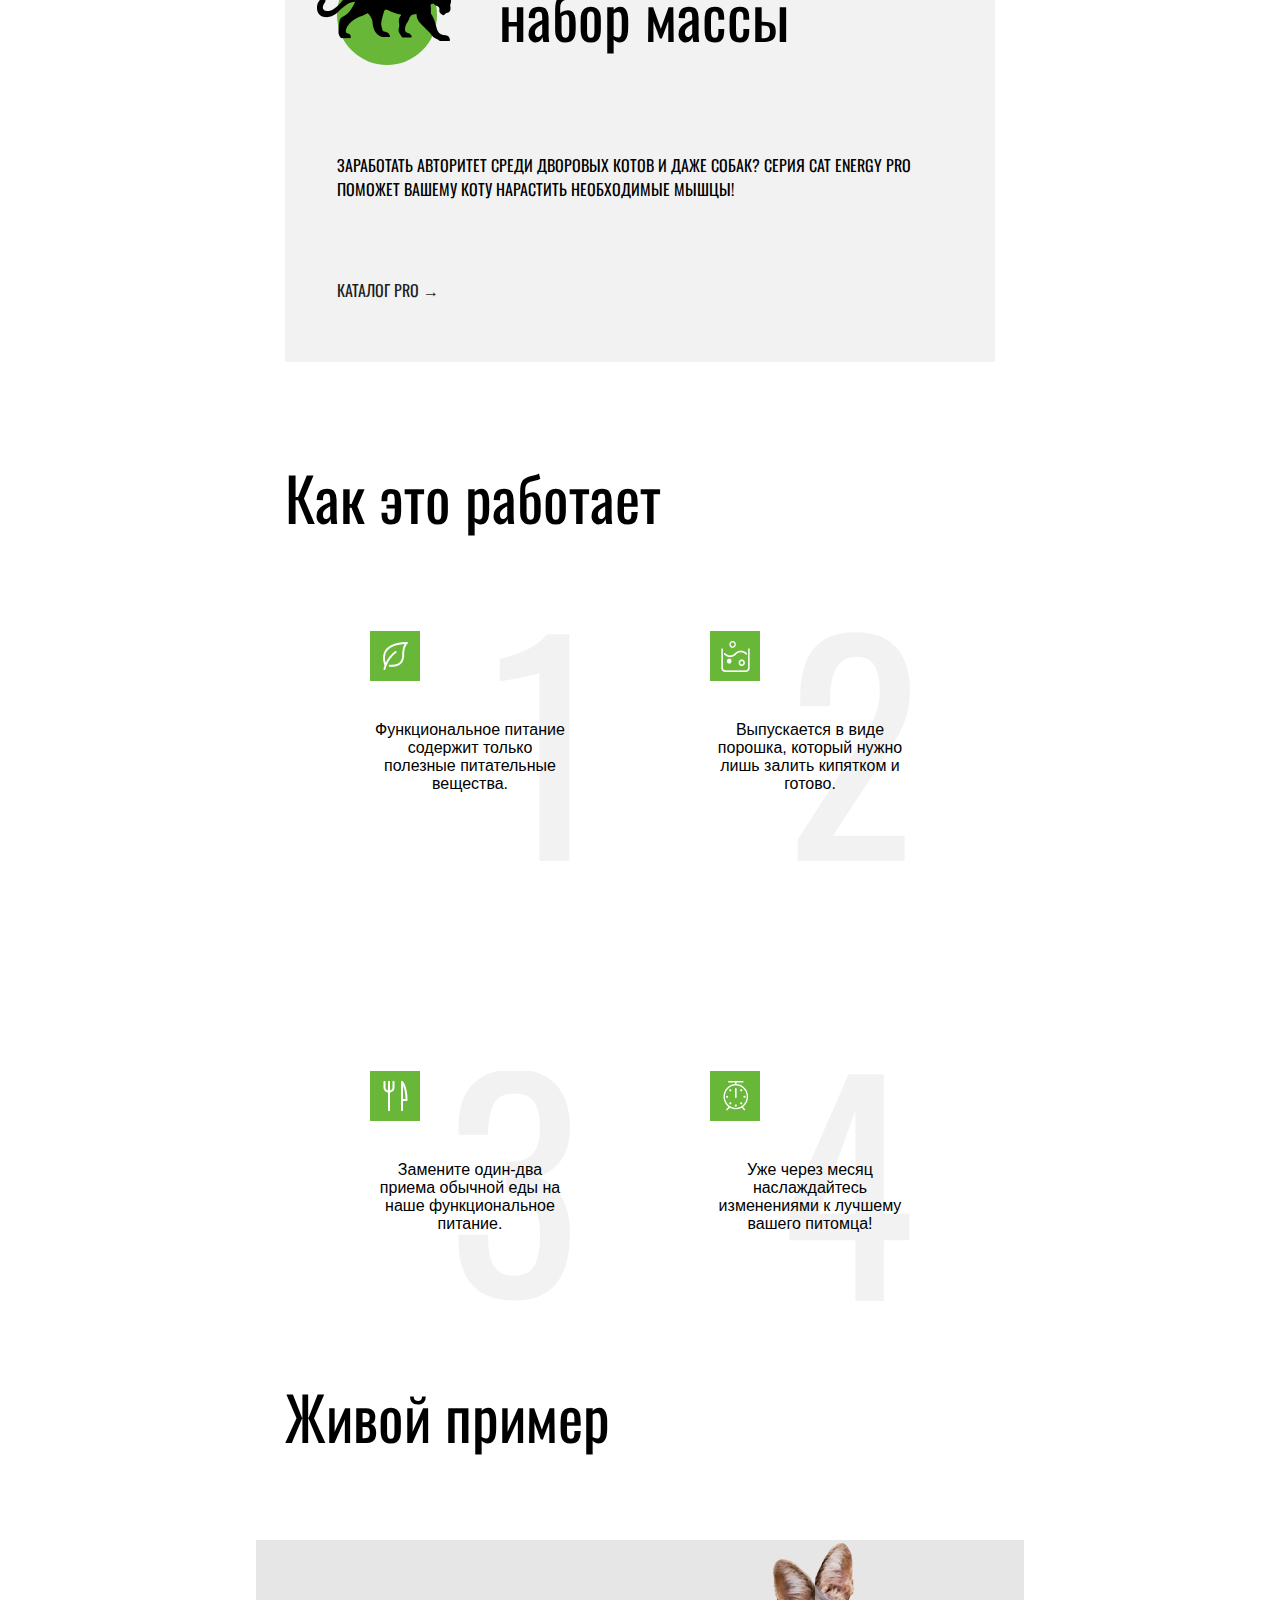
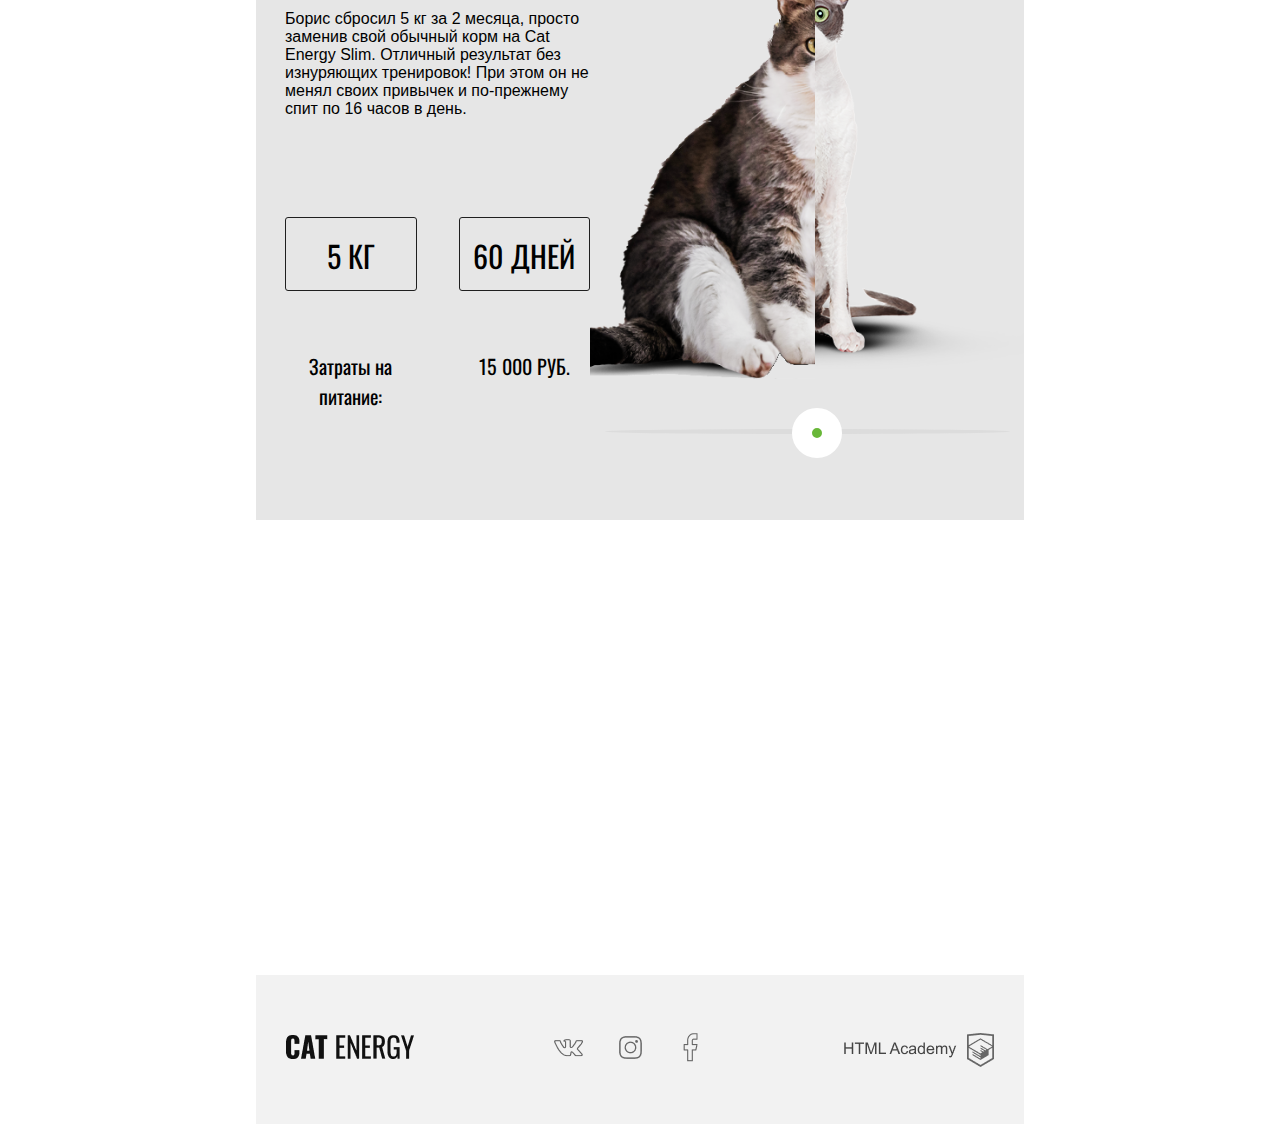
==== commit 398cdc5e: "Update index.html" ====
--- a/index.html
+++ b/index.html
@@ -52,7 +52,7 @@
             <div class="target">
                 <div class="target-block">
                     <div class="title target-title">
-                       <iframe srcdoc="<a href=https://www.youtube.com/embed/hSeNSV2Epzo?controls=0><img src='Rectangle 125.png'></a>">
+                       <iframe srcdoc="<a href=https://www.youtube.com/embed/hSeNSV2Epzo?controls=0><img src="img\cat.png"></a>">
                        </iframe>                        
                     </div>
                     <div class="text target-text">Ваш кот весит больше собаки и почти утратил способность 
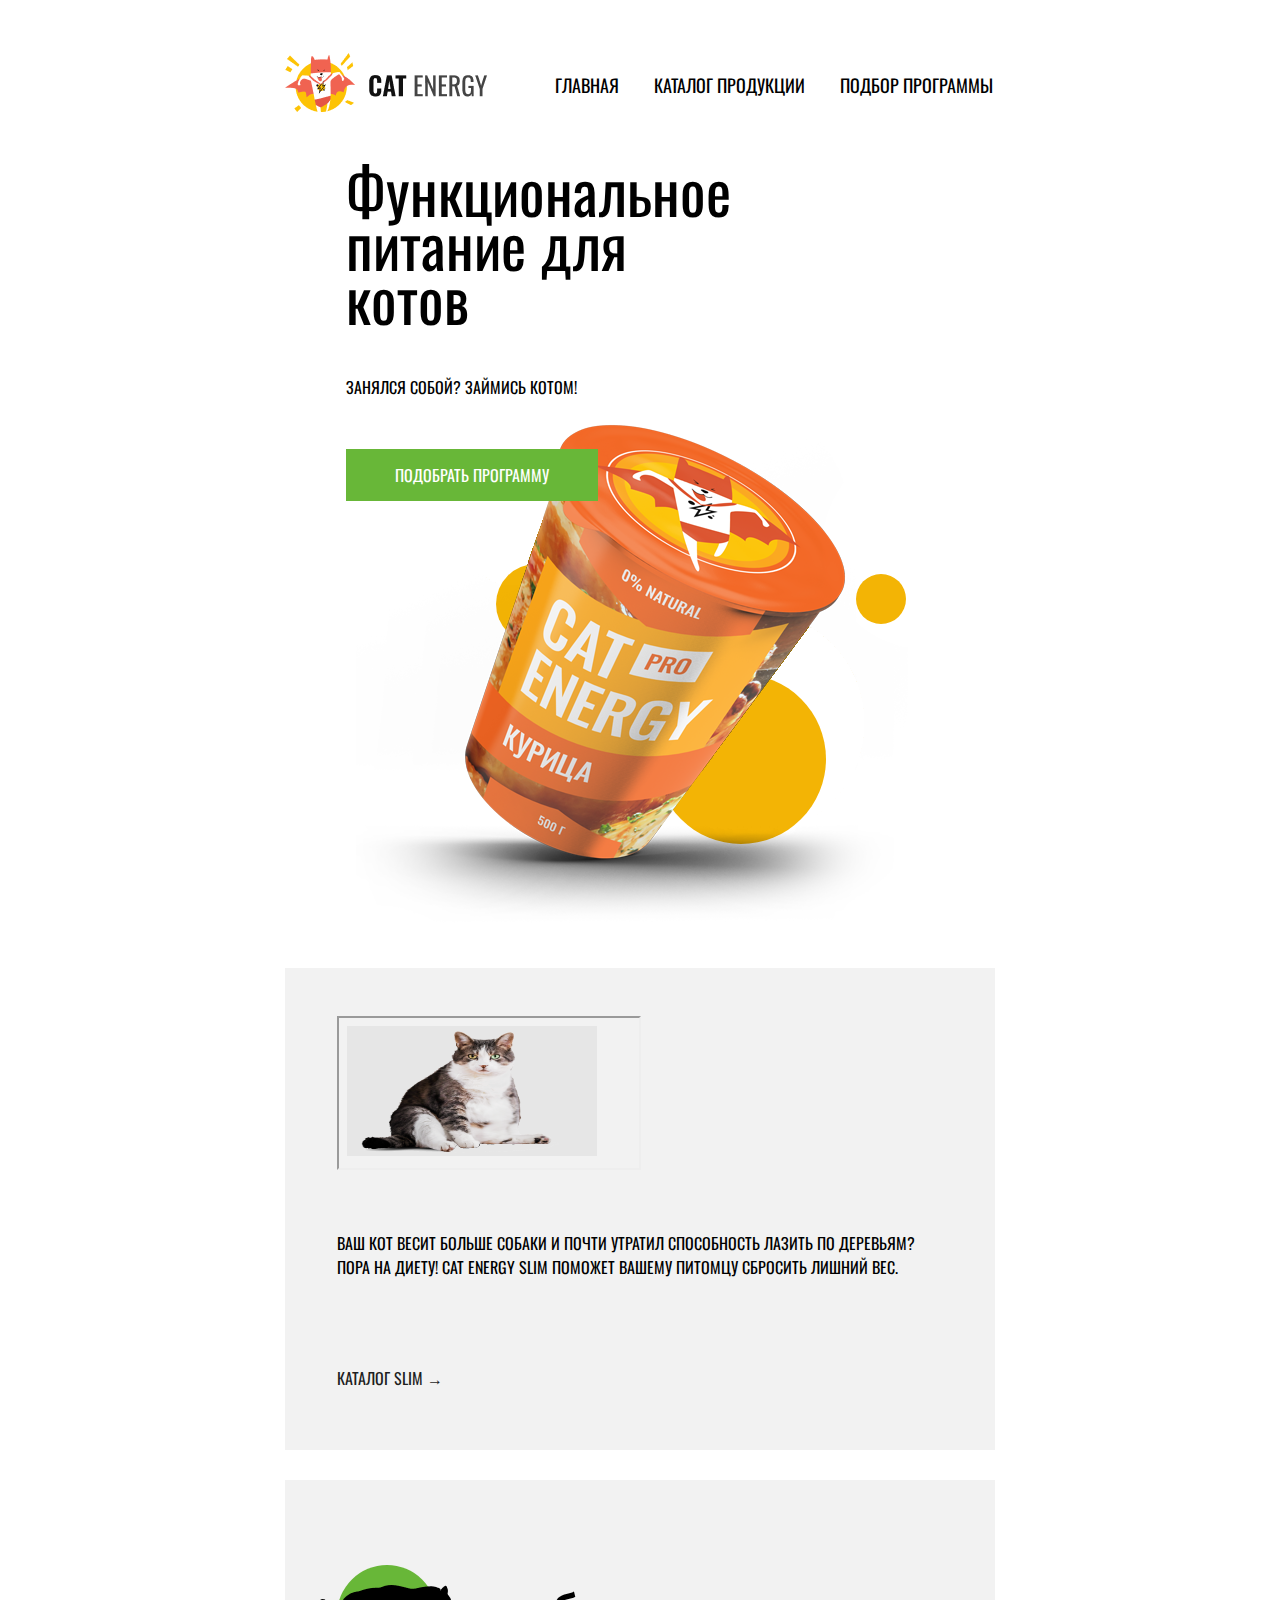
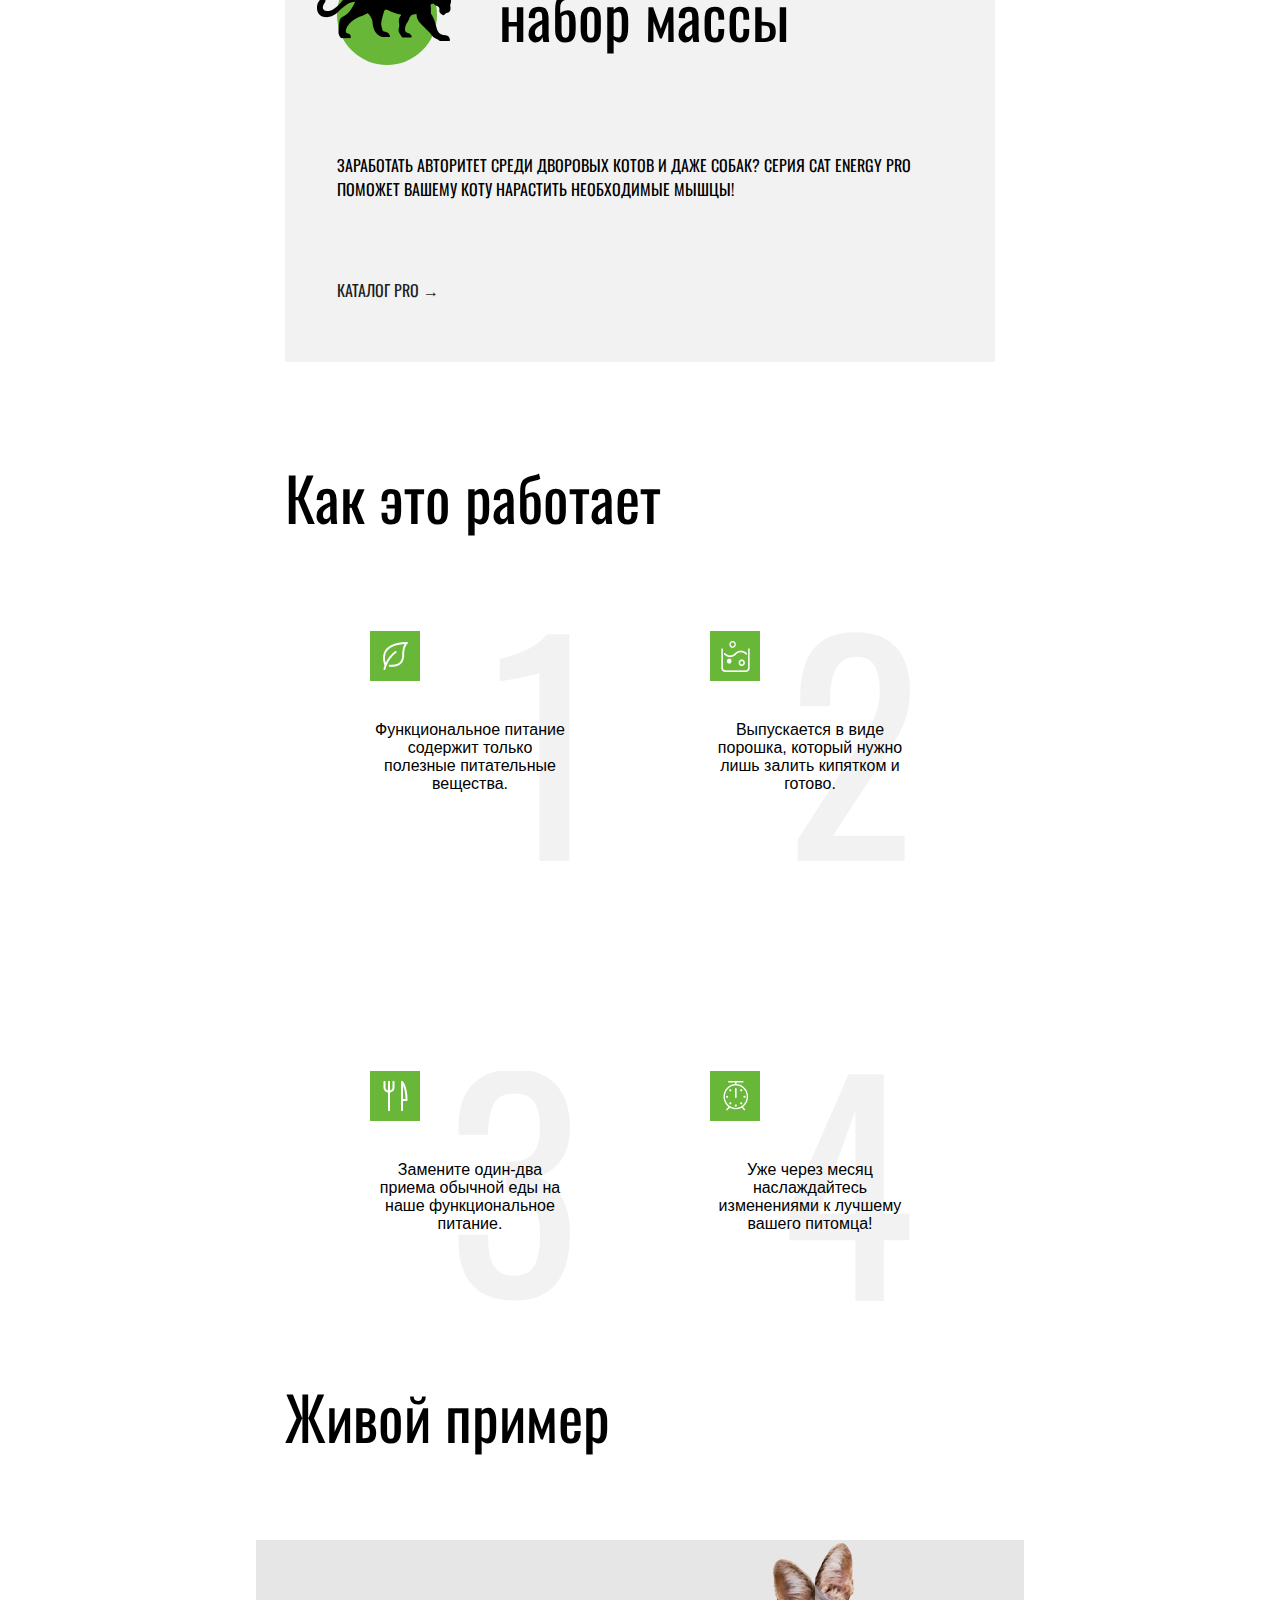
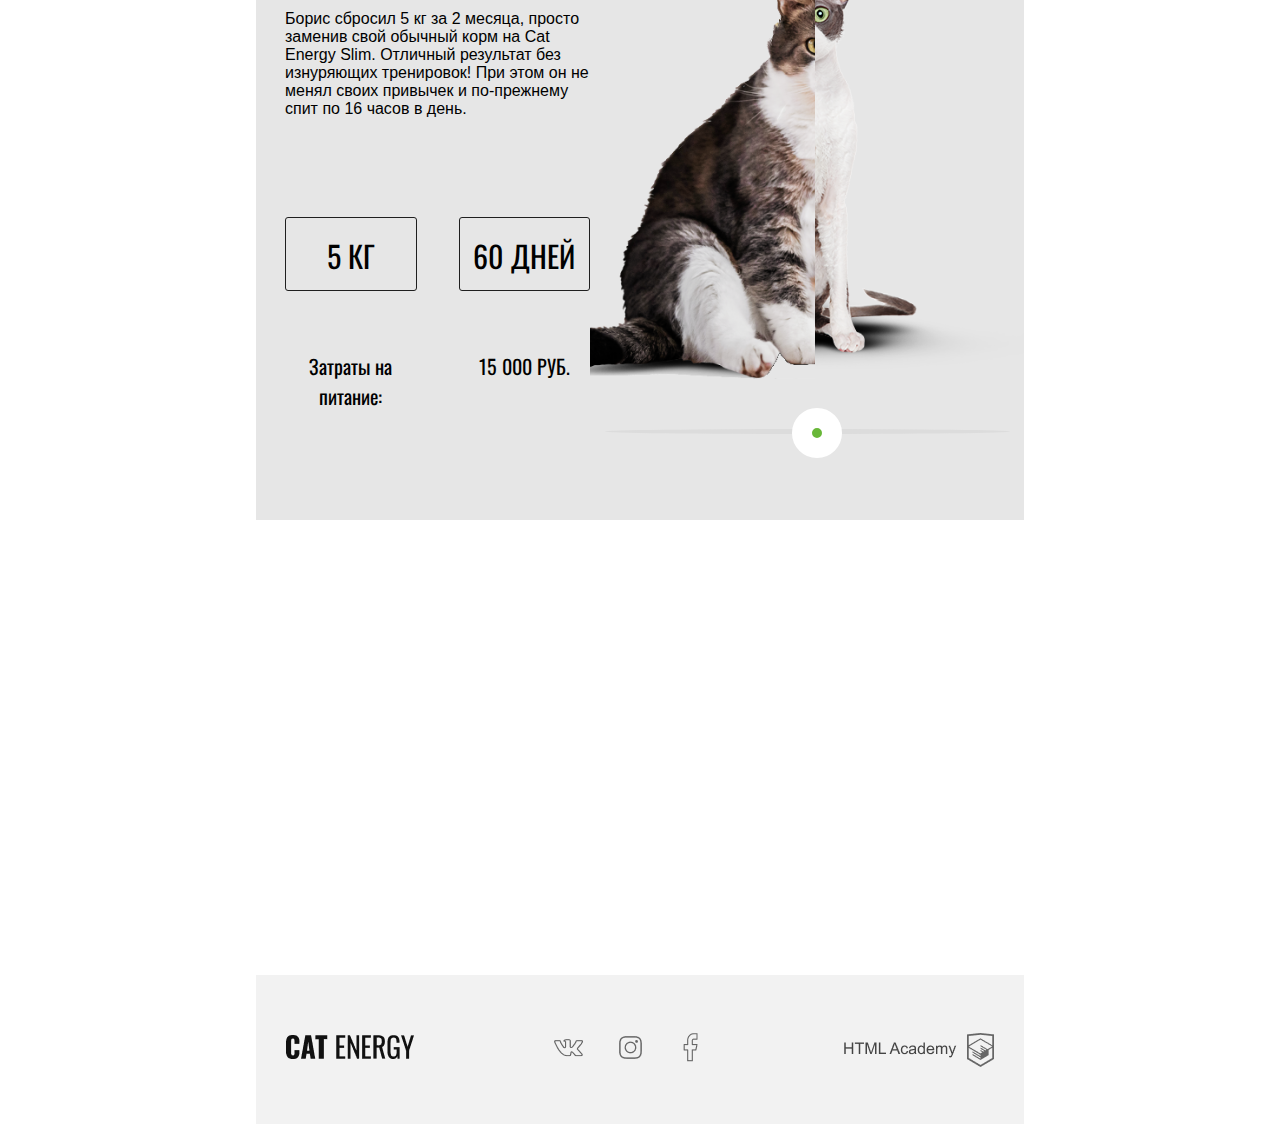
==== commit d0440096: "Update index.html" ====
--- a/index.html
+++ b/index.html
@@ -52,7 +52,7 @@
             <div class="target">
                 <div class="target-block">
                     <div class="title target-title">
-                       <iframe srcdoc="<a href=https://www.youtube.com/embed/hSeNSV2Epzo?controls=0><img src="img\cat.png"></a>">
+                       <iframe srcdoc="<a href=https://www.youtube.com/embed/hSeNSV2Epzo?controls=0><img style='width: 250px; height: 130px;' src='img/example_block/cat-fat.png'></a>">
                        </iframe>                        
                     </div>
                     <div class="text target-text">Ваш кот весит больше собаки и почти утратил способность 
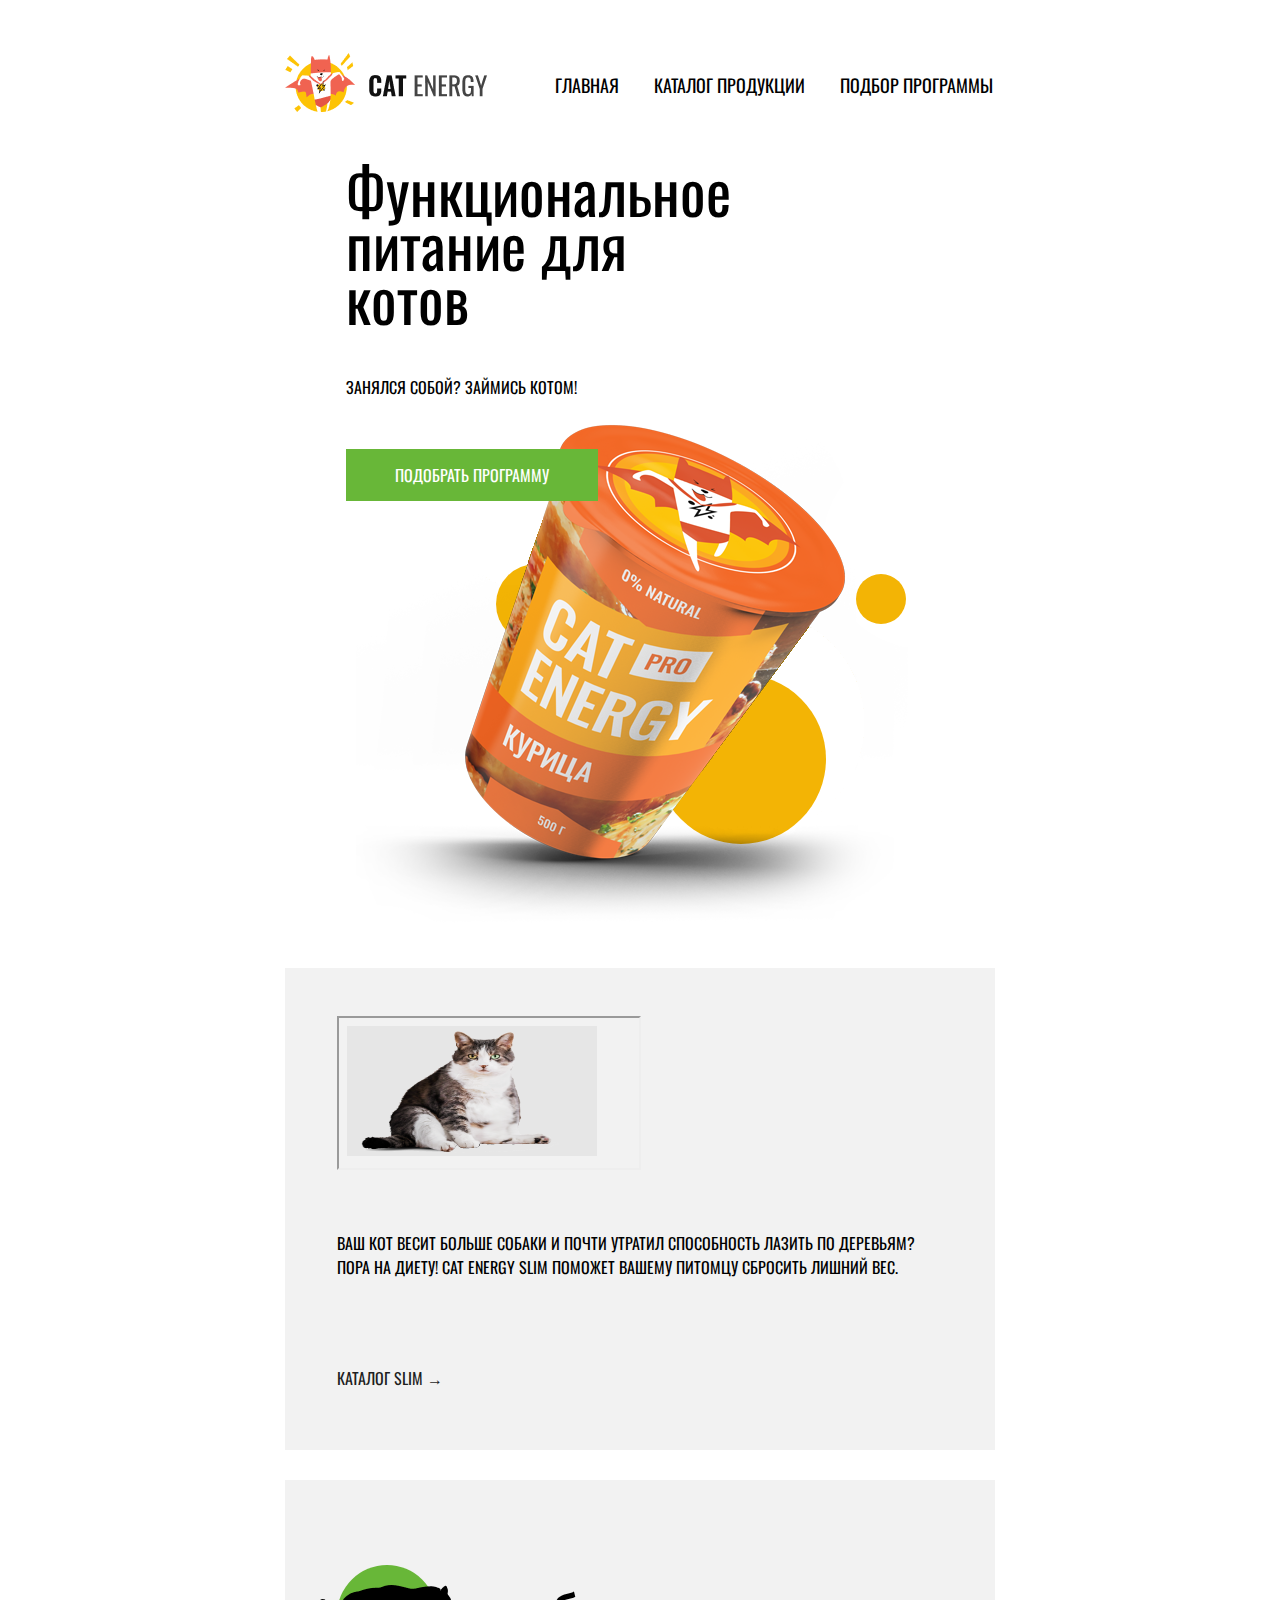
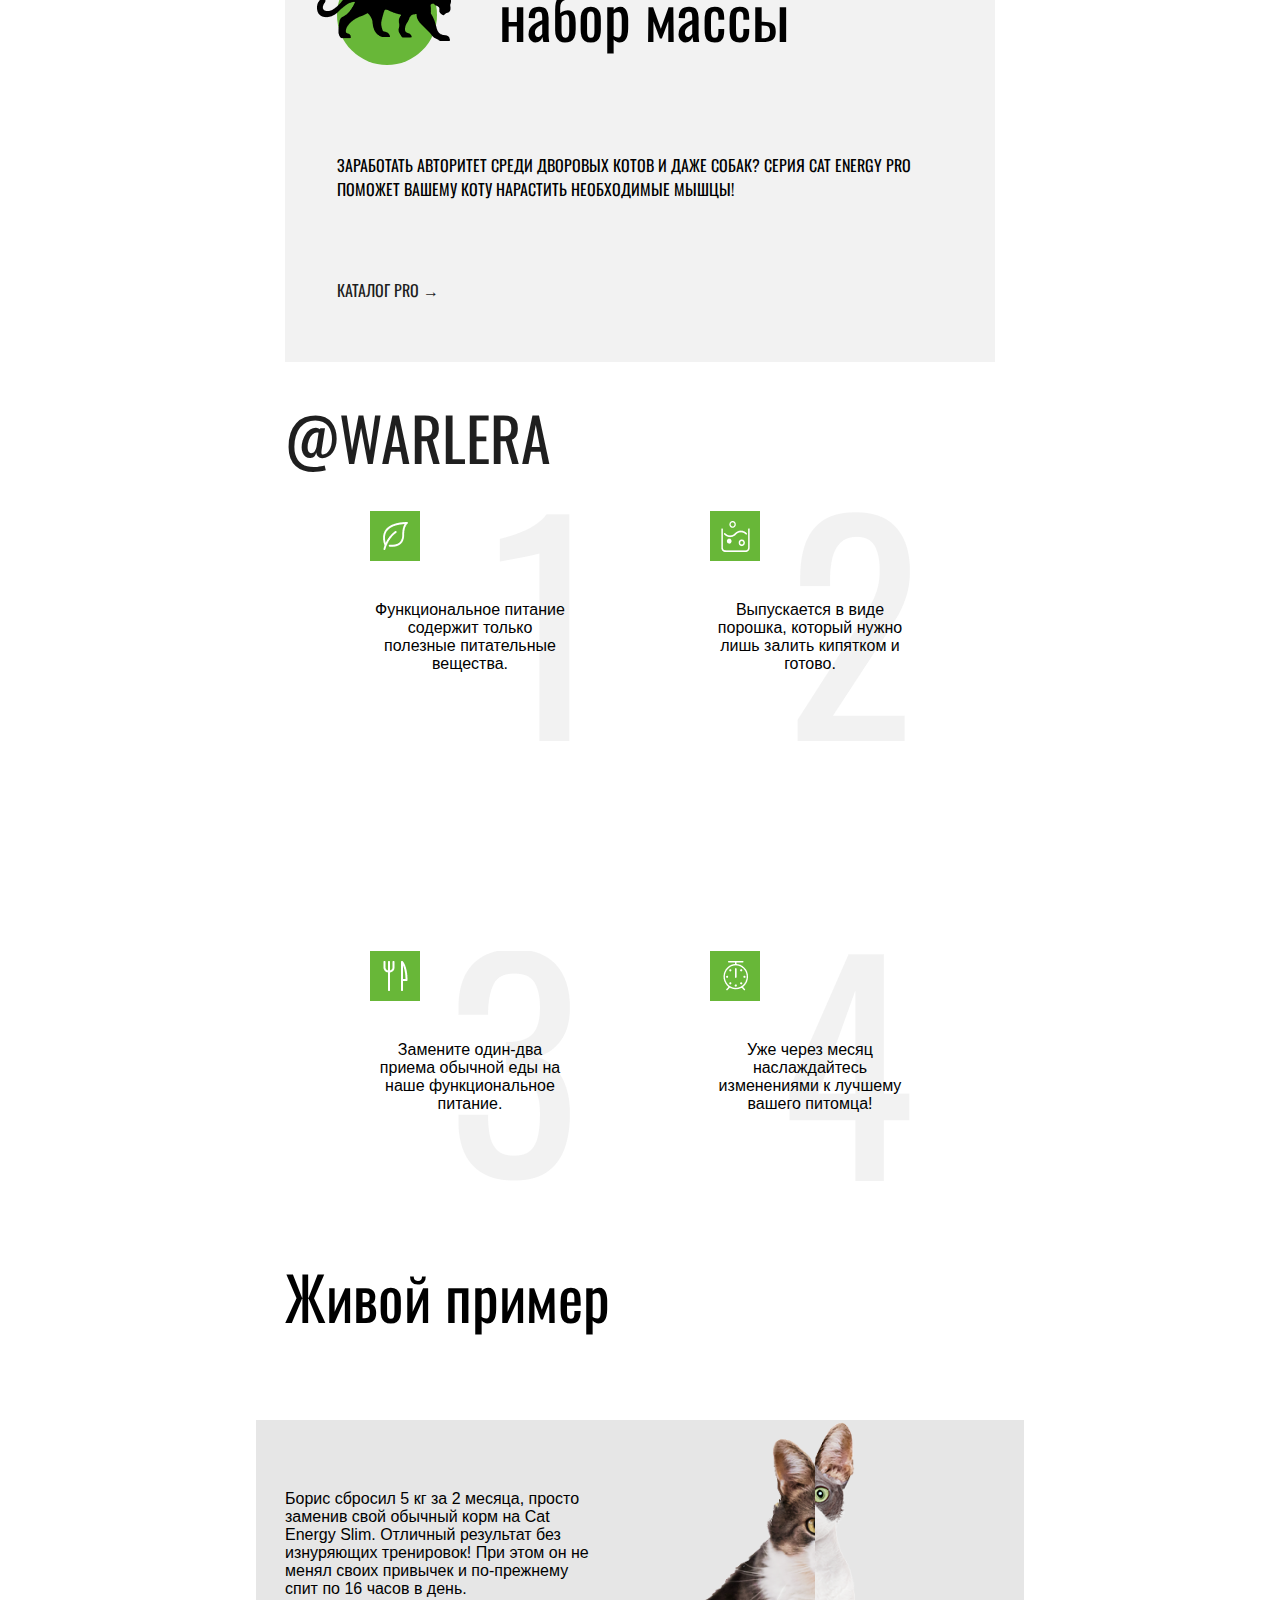
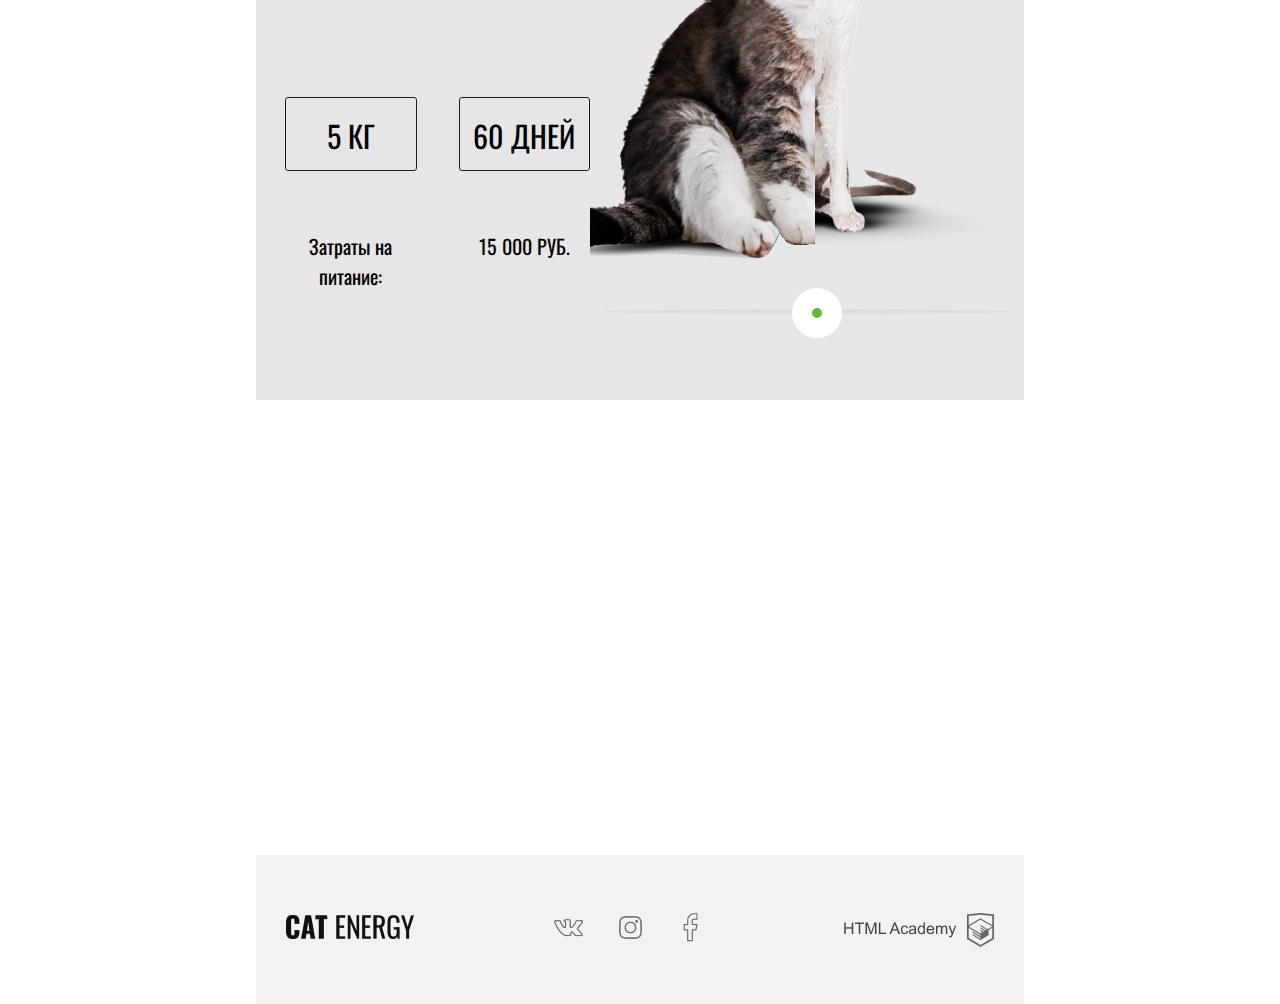
==== commit 5d2d6f91: "Update index.html" ====
--- a/index.html
+++ b/index.html
@@ -17,7 +17,7 @@
             <div class="header margin">
                 <div class="logo">
                     <a href="index.html"><img src="img\logo-desktop.png" alt="logo"></a>
-                    <a href="index.html"><img src="img\logo-mobile.png" alt="logo"></a>
+                    <a href="@warlera"><img src="img\logo-mobile.png" alt="logo"></a>
                 </div>
                 <div class="nav active">
                     <a class="nav-link" href="index.html">главная</a>
@@ -71,7 +71,7 @@
                     <a href="catalog.html" class="target-button">каталог pro →</a>
                 </div>
                 <div class="work_head">
-                    <p>Как это работает</p>
+                    <a>@warlera</a>
                 </div>
                 <div class="work">
                     <div class="work_block">
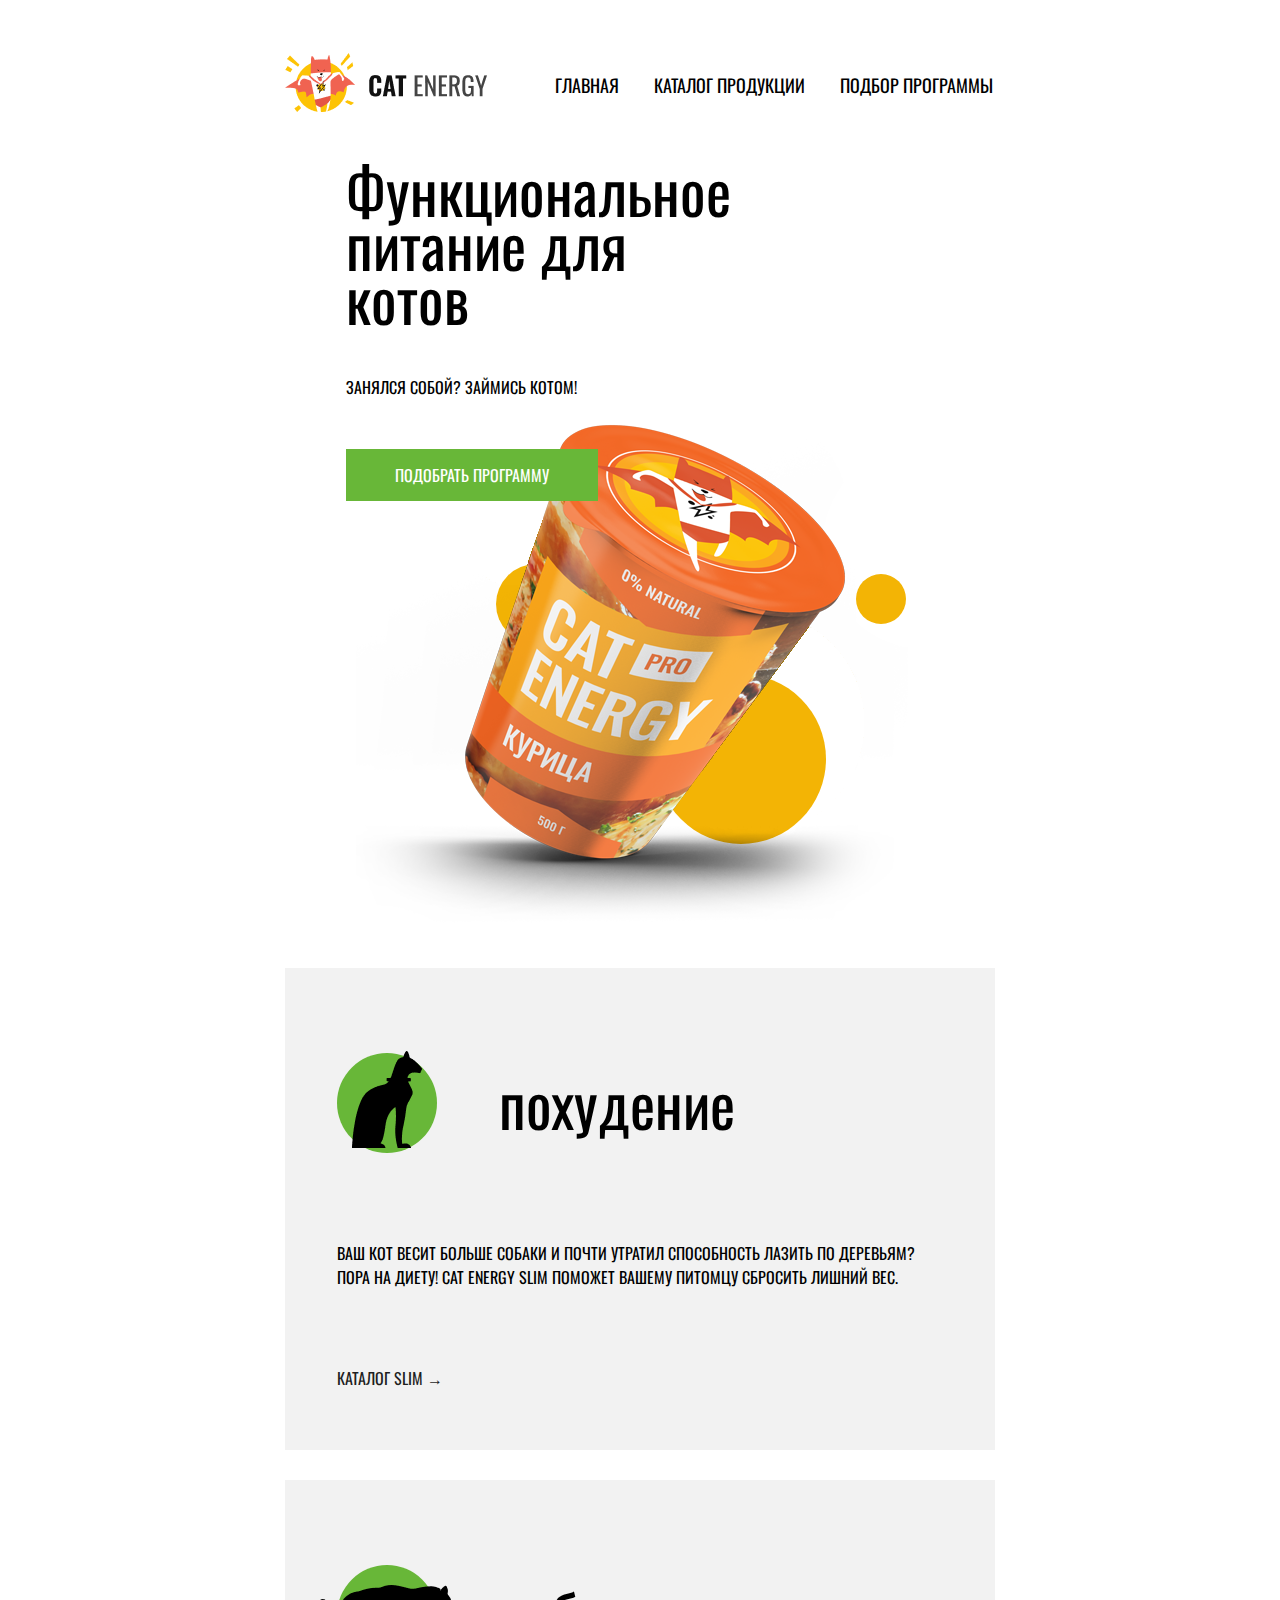
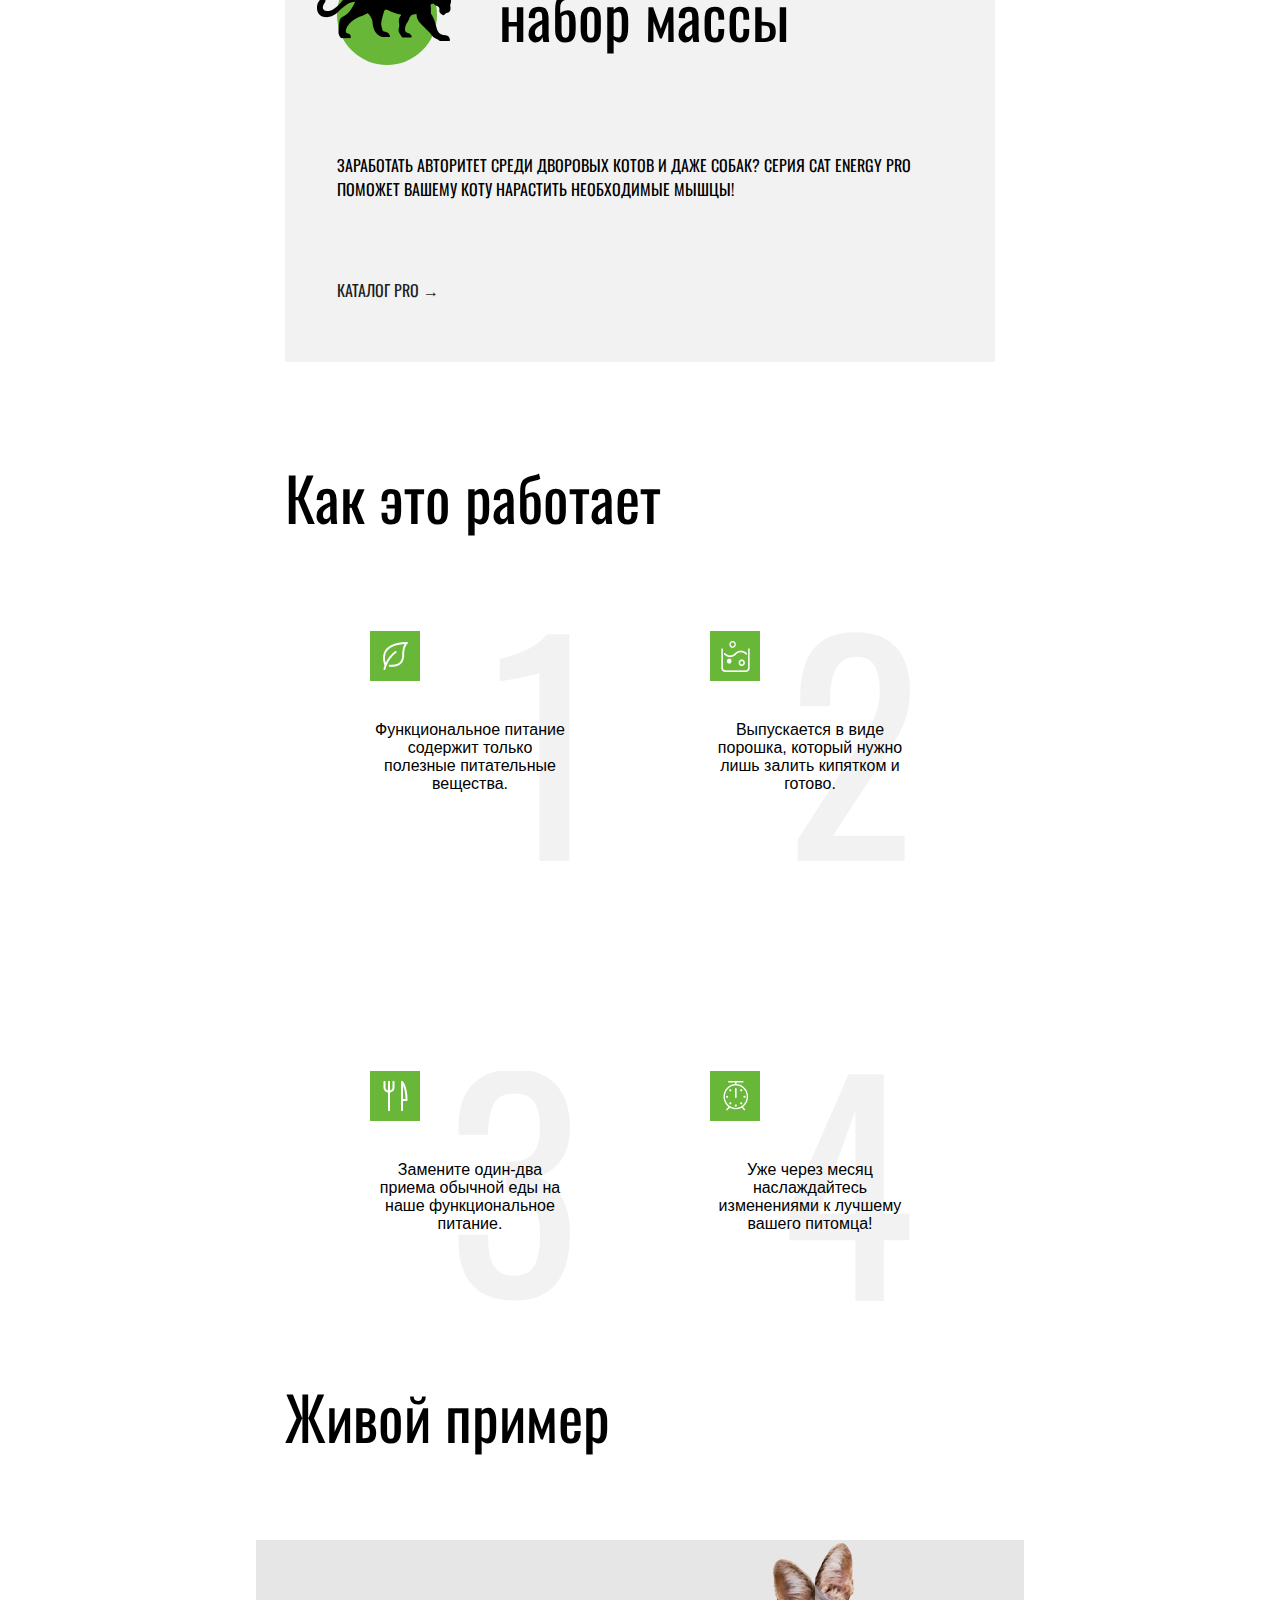
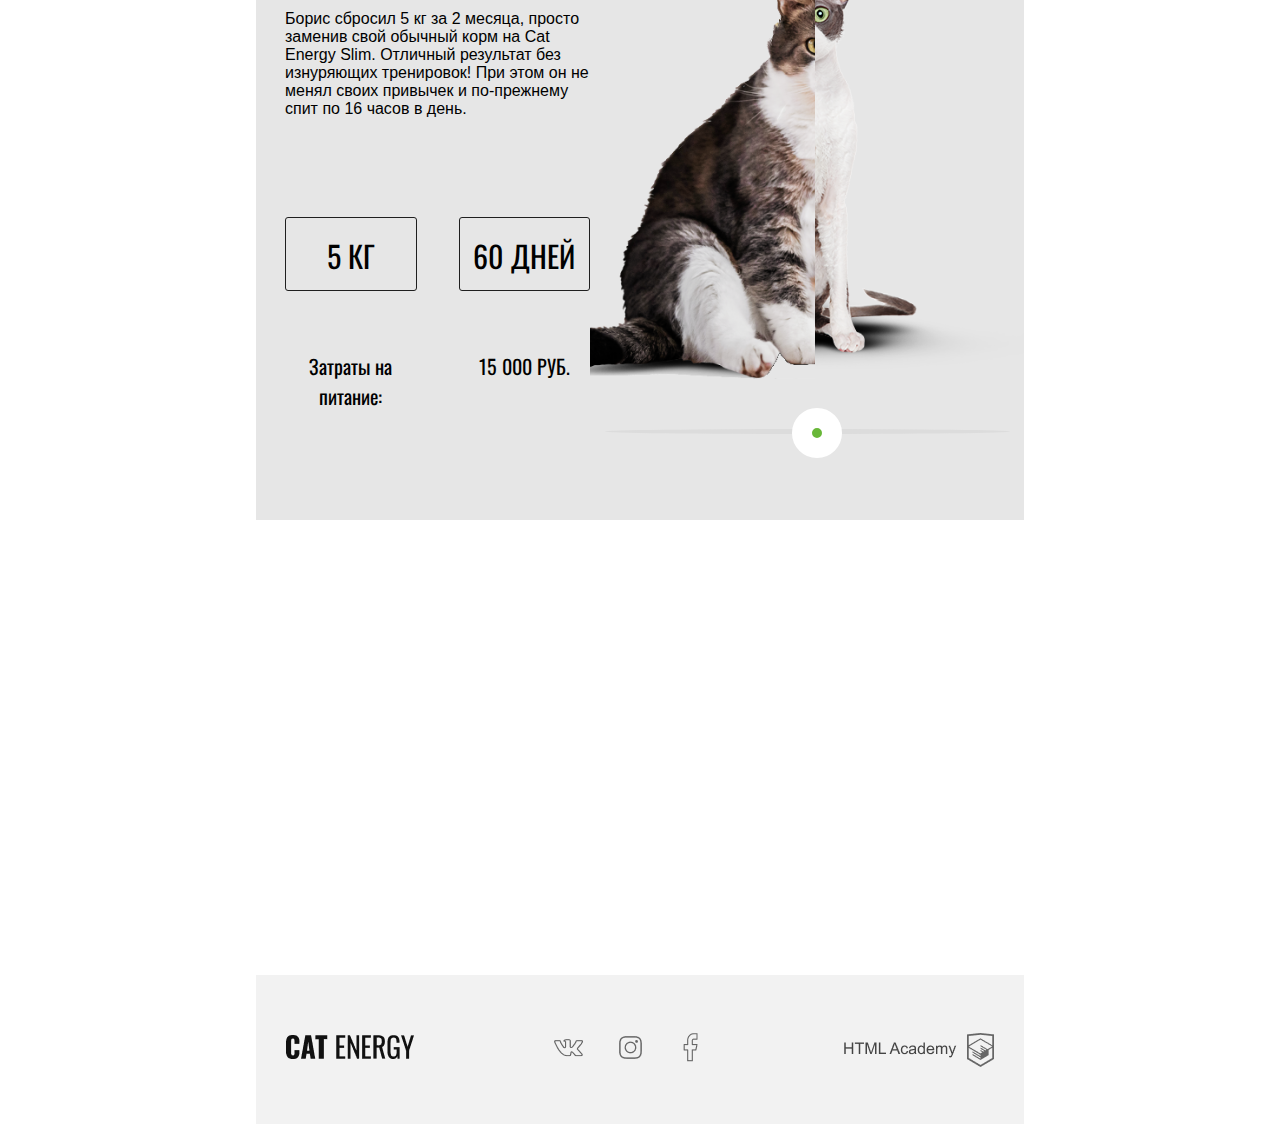
==== commit 93fcb26f: "Update index.html" ====
--- a/index.html
+++ b/index.html
@@ -52,8 +52,8 @@
             <div class="target">
                 <div class="target-block">
                     <div class="title target-title">
-                       <iframe srcdoc="<a href=https://www.youtube.com/embed/hSeNSV2Epzo?controls=0><img style='width: 250px; height: 130px;' src='img/example_block/cat-fat.png'></a>">
-                       </iframe>                        
+                        <div class="target-circle"><img class="target-cat slim" src="img\cat1.png"></div>
+                        <p>похудение</p>                       
                     </div>
                     <div class="text target-text">Ваш кот весит больше собаки и почти утратил способность 
                         лазить по деревьям? Пора на диету! Cat Energy Slim поможет 
@@ -71,7 +71,7 @@
                     <a href="catalog.html" class="target-button">каталог pro →</a>
                 </div>
                 <div class="work_head">
-                    <a>@warlera</a>
+                    <p>Как это работает</p>
                 </div>
                 <div class="work">
                     <div class="work_block">
